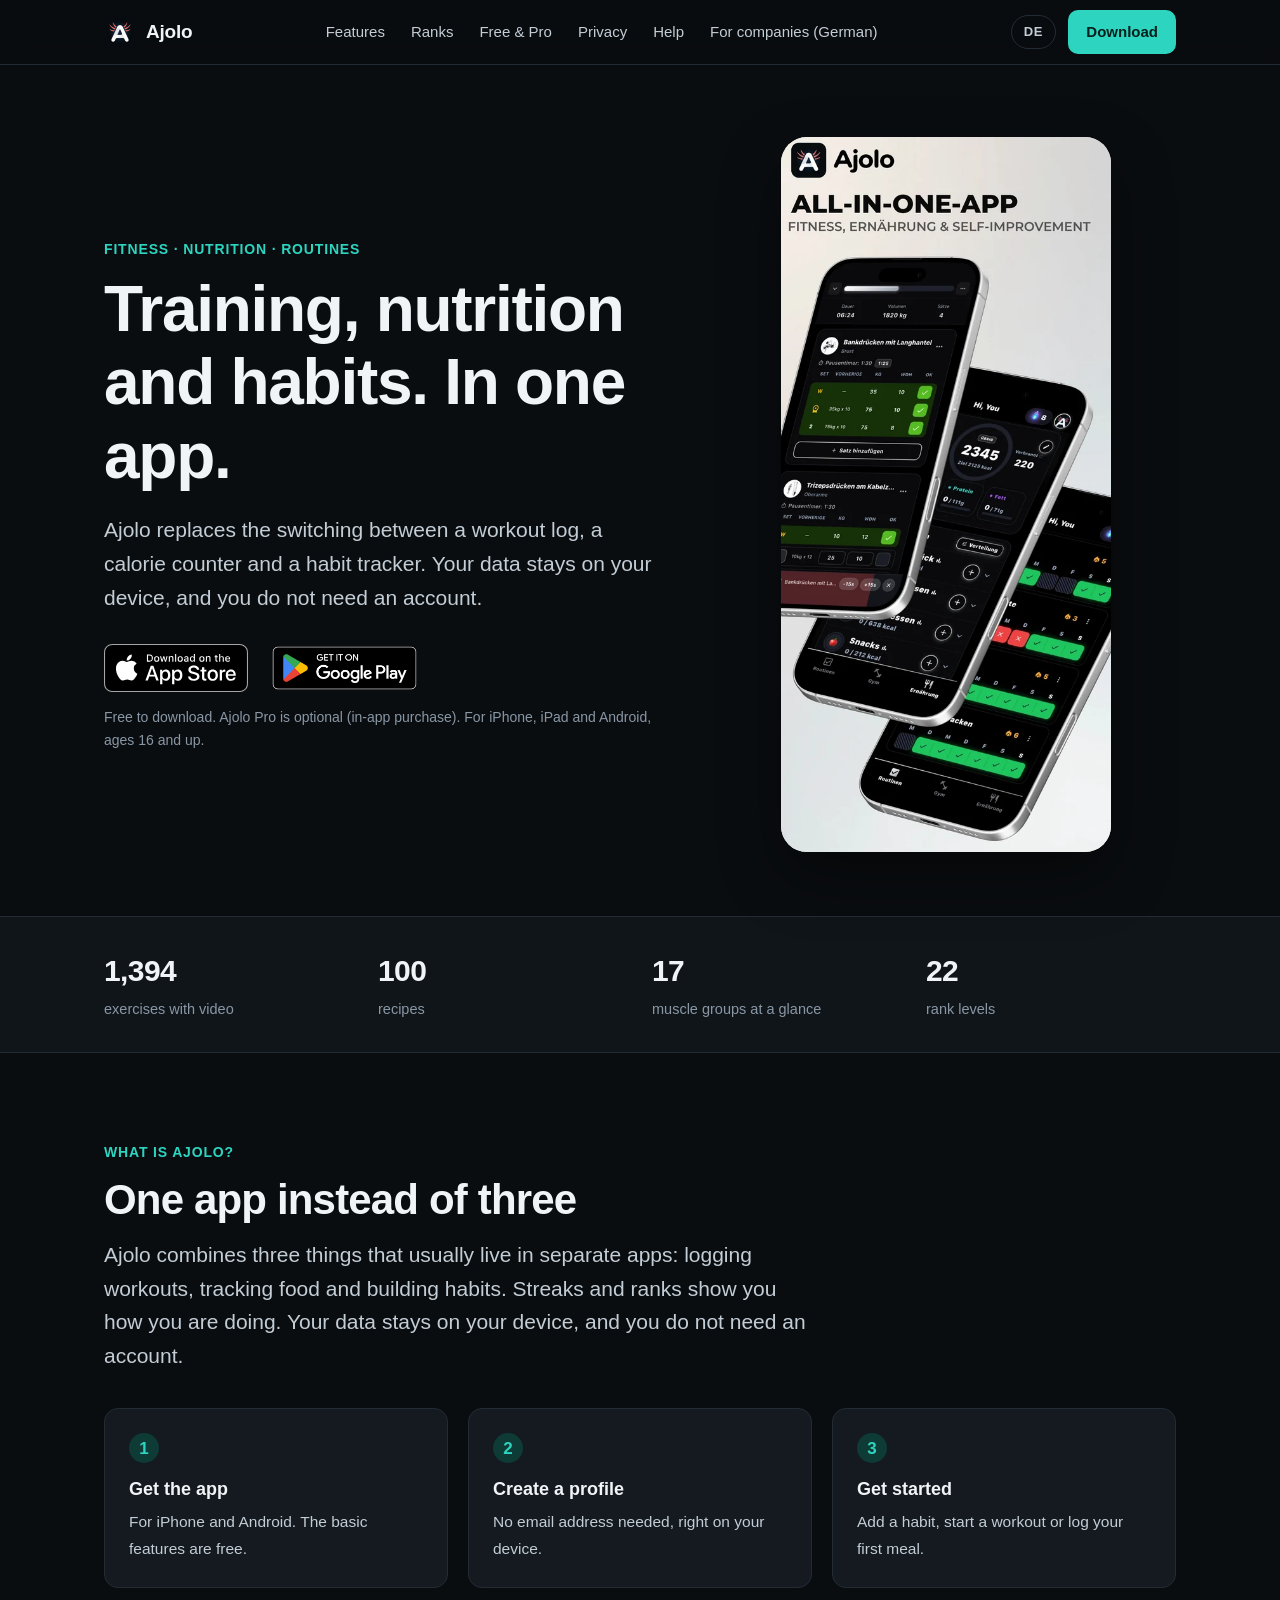
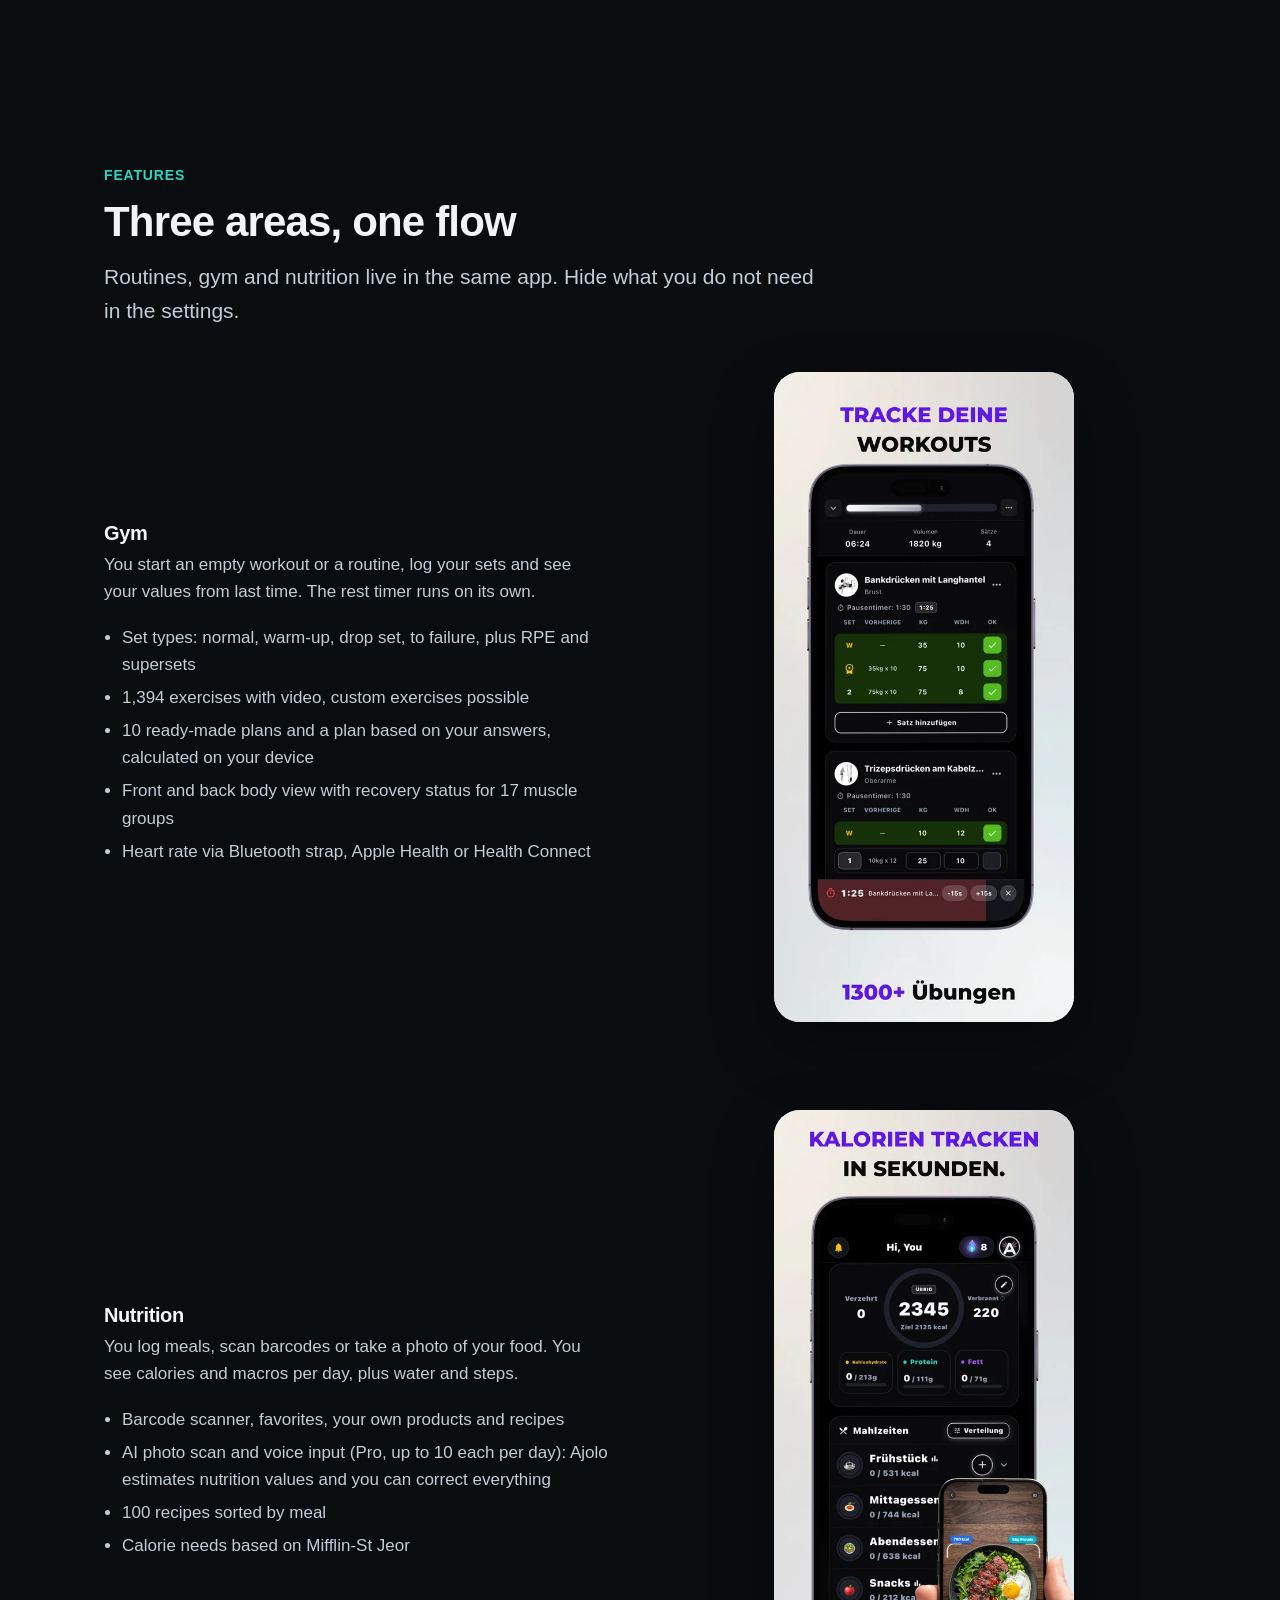
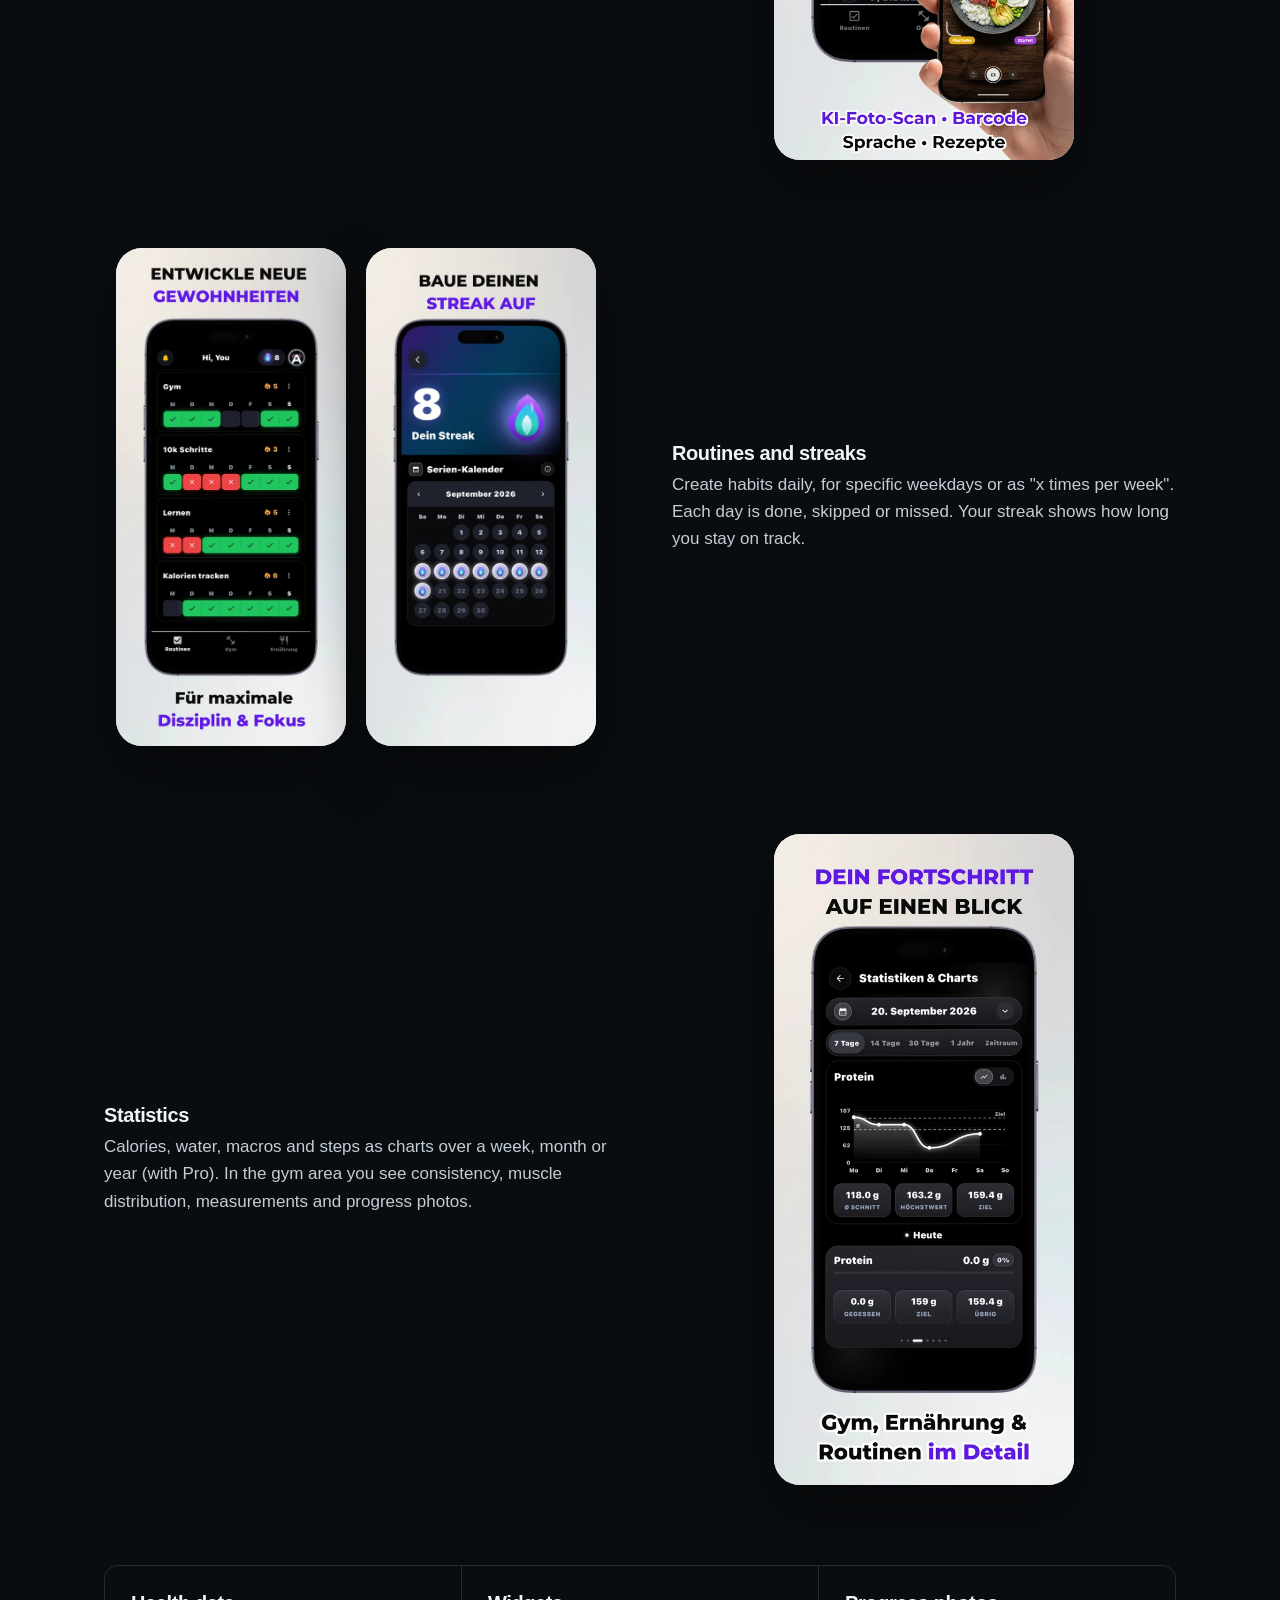
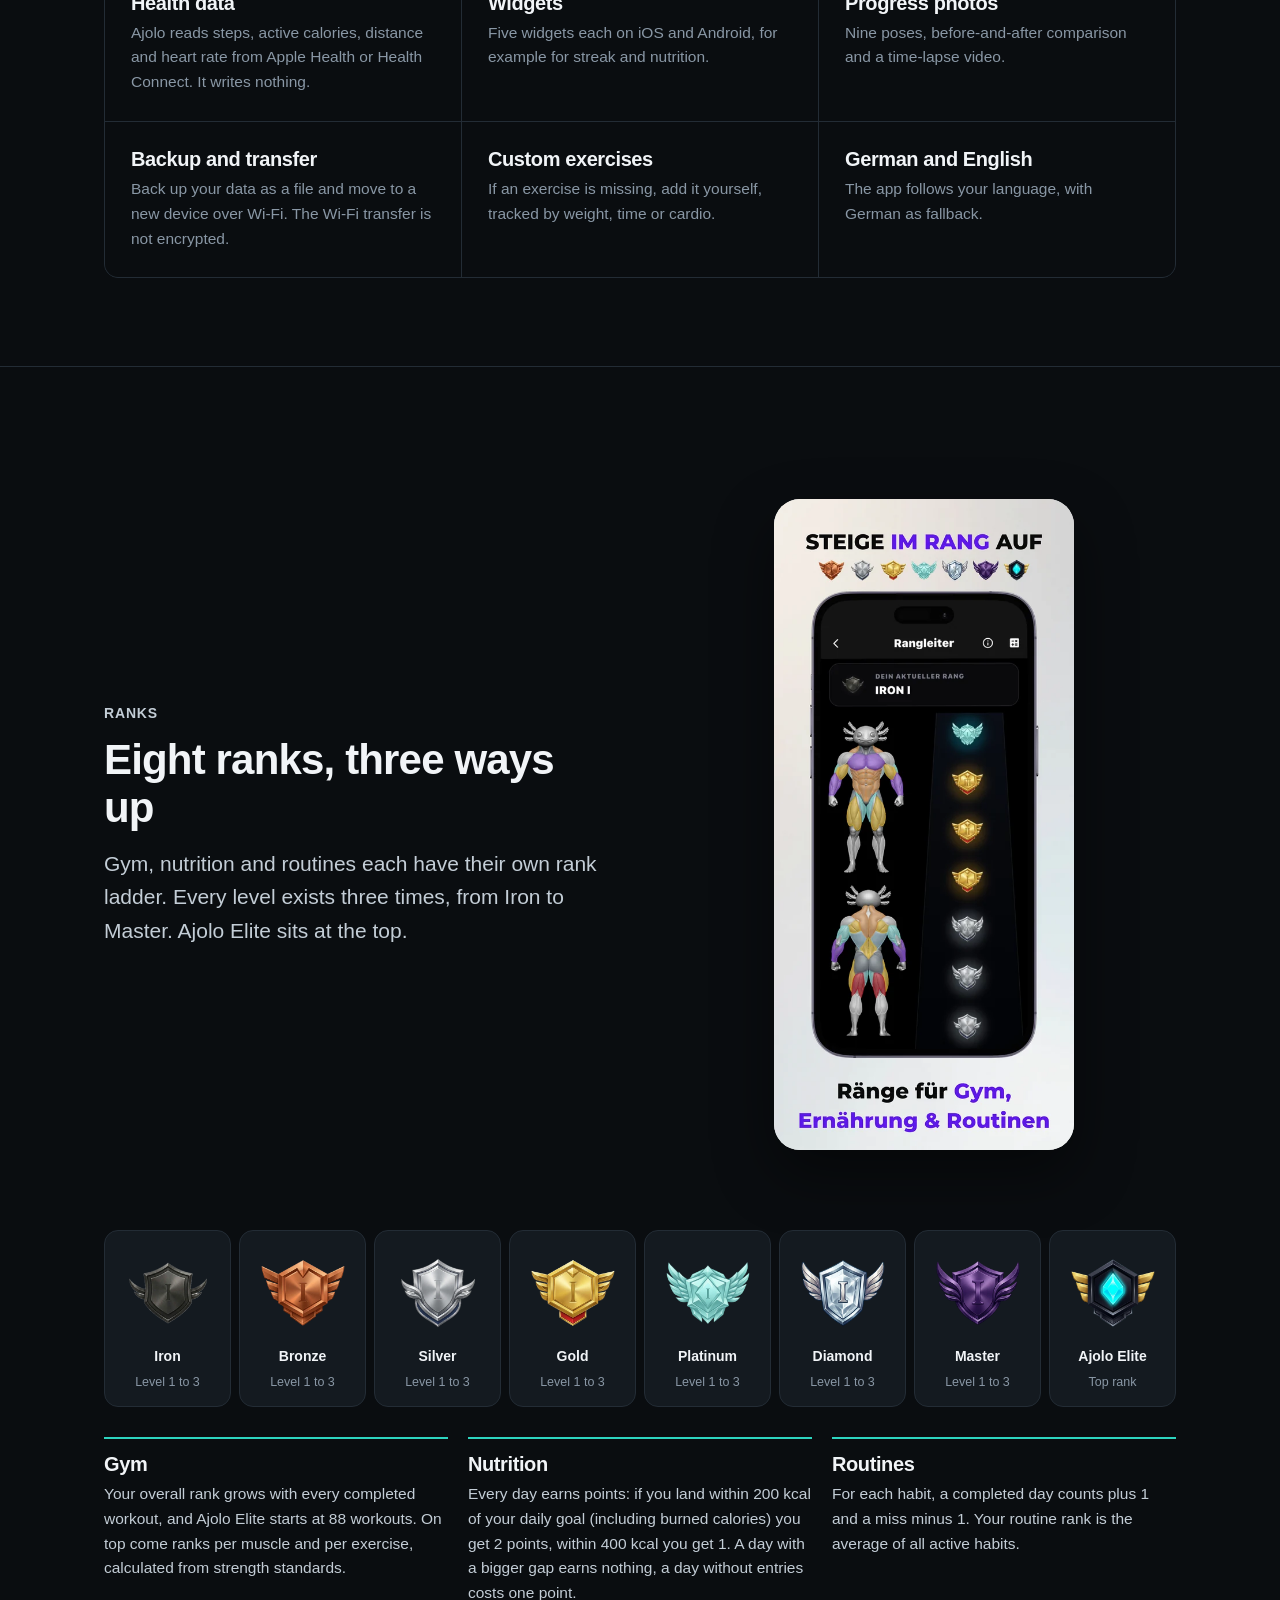
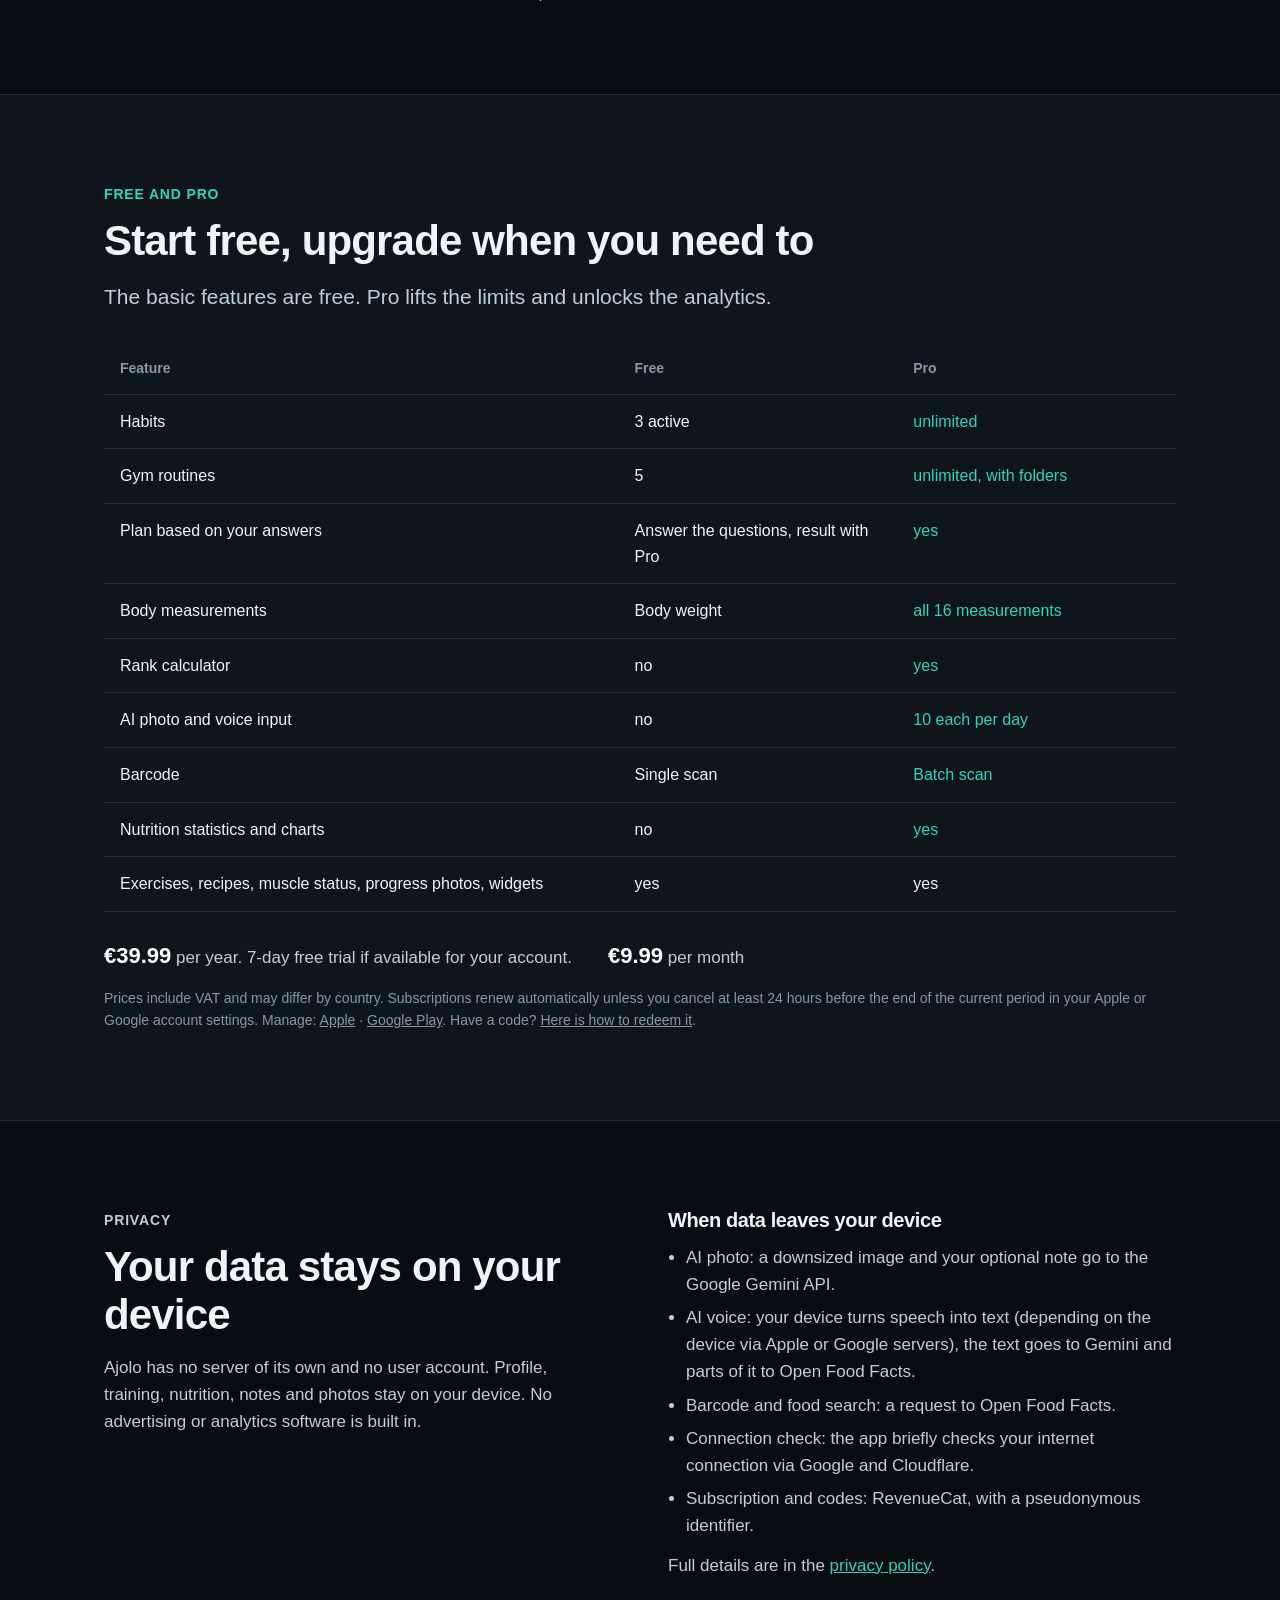
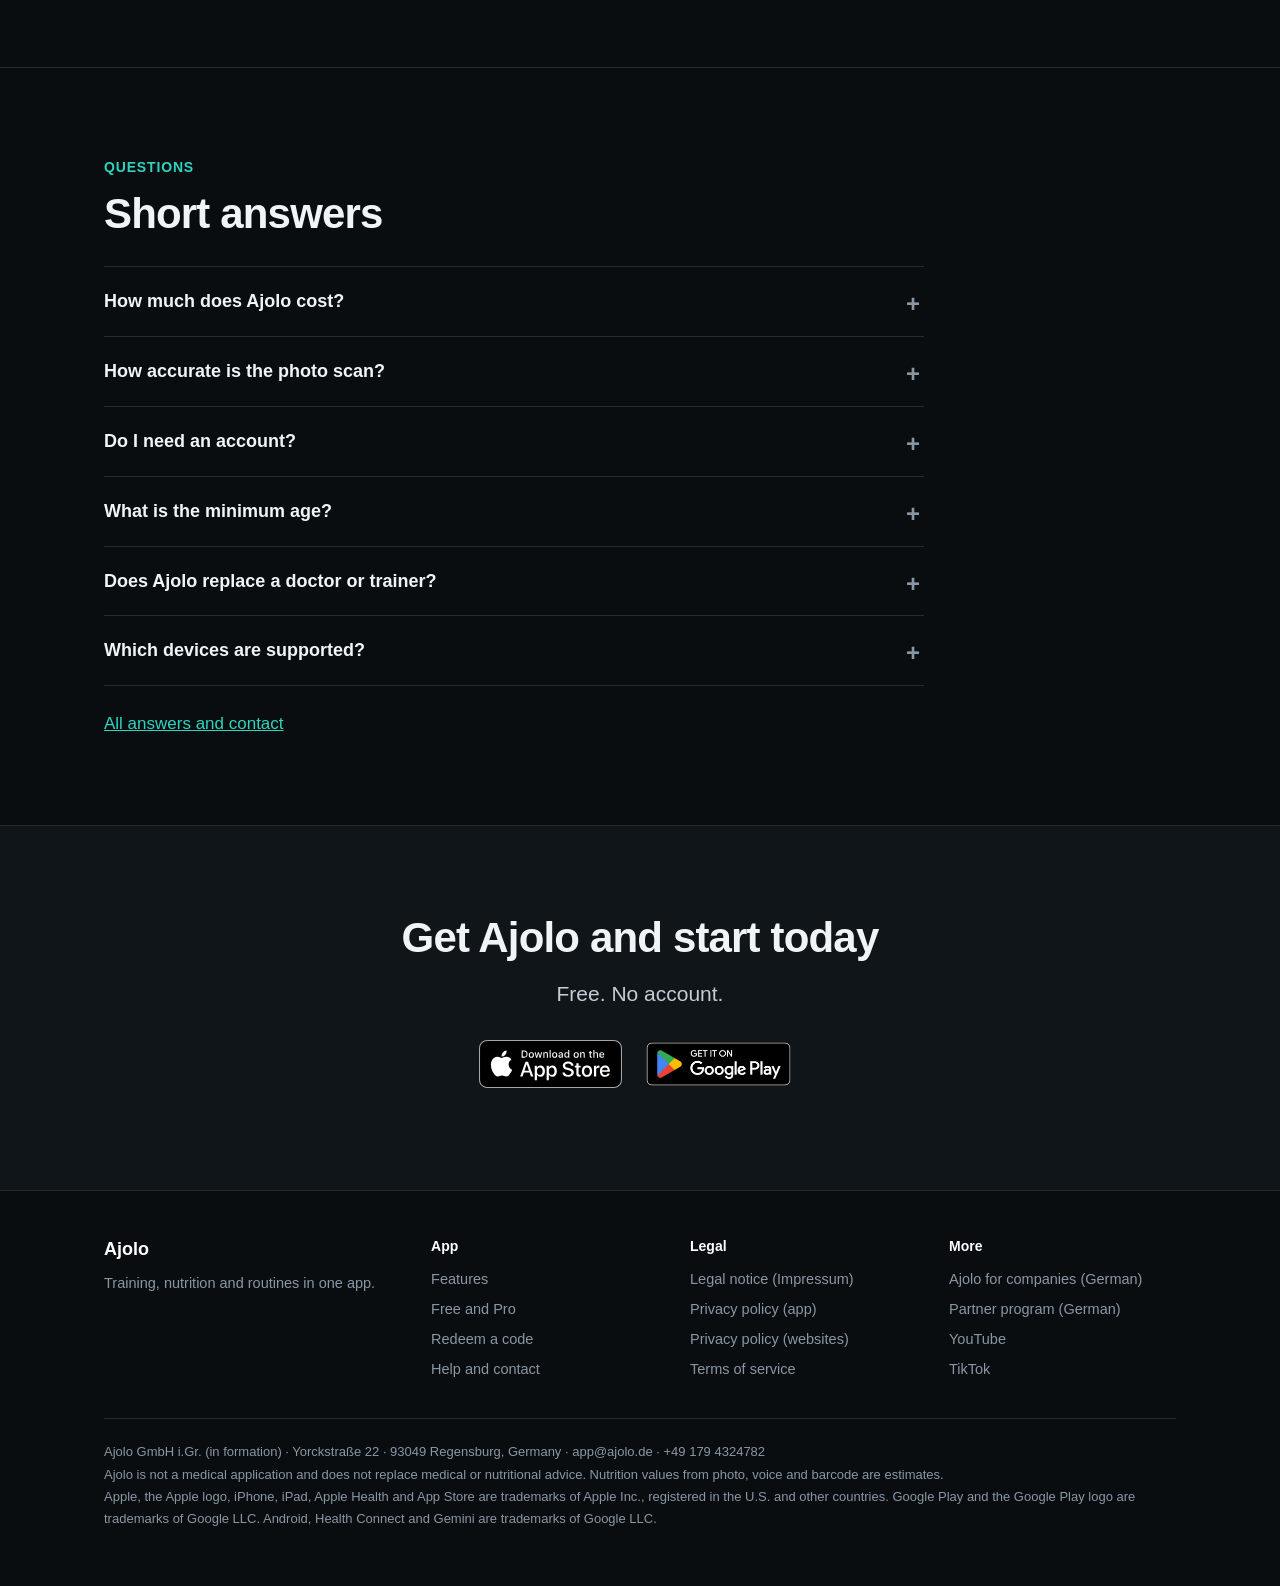
==== en/index.html @ fa132232 "ajolo.de: Englische Fassung, Korrekturen" ====
<!doctype html>
<html lang="en"><head><meta charset="utf-8"><meta name="viewport" content="width=device-width, initial-scale=1">
<title>Ajolo: gym tracker, nutrition and routines in one app</title>
<meta name="description" content="Workouts, calories and habits in one app. 1,394 exercises, photo scan, muscle status. Free to download, your data stays on your device.">
<link rel="canonical" href="https://ajolo.de/en/">
<meta name="theme-color" content="#050709">
<meta property="og:type" content="website"><meta property="og:site_name" content="Ajolo"><meta property="og:locale" content="en_US">
<meta property="og:title" content="Ajolo: gym tracker, nutrition and routines in one app"><meta property="og:description" content="Workouts, calories and habits in one app. 1,394 exercises, photo scan, muscle status. Free to download, your data stays on your device.">
<meta property="og:url" content="https://ajolo.de/en/"><meta property="og:image" content="https://ajolo.de/assets/og_ajolo.jpg">
<meta name="twitter:card" content="summary_large_image">
<link rel="icon" href="/assets/favicon.ico" sizes="any"><link rel="icon" type="image/png" href="/assets/favicon-32.png"><link rel="apple-touch-icon" href="/assets/apple-touch-icon.png">
<link rel="stylesheet" href="/assets/app.css">
<meta name="apple-itunes-app" content="app-id=6806333157"><link rel="alternate" hreflang="de" href="https://ajolo.de/"><link rel="alternate" hreflang="en" href="https://ajolo.de/en/"><link rel="alternate" hreflang="x-default" href="https://ajolo.de/"><script type="application/ld+json">{"@context": "https://schema.org", "@type": "MobileApplication", "name": "Ajolo", "applicationCategory": "HealthApplication", "operatingSystem": "iOS 16.0 oder neuer, Android 8.0 oder neuer", "inLanguage": ["de", "en"], "offers": {"@type": "Offer", "price": "0", "priceCurrency": "EUR"}, "url": "https://ajolo.de/", "publisher": {"@type": "Organization", "name": "Ajolo GmbH i.Gr.", "url": "https://ajolo.de/", "email": "app@ajolo.de", "telephone": "+49 179 4324782", "address": {"@type": "PostalAddress", "streetAddress": "Yorckstraße 22", "postalCode": "93049", "addressLocality": "Regensburg", "addressCountry": "DE"}}}</script></head><body><a class="skip" href="#main">Skip to content</a><header><div class="wrap nav"><a class="brand" href="/en/"><img src="/assets/ajolo_icon_256.png" width="32" height="32" alt="">Ajolo</a>
<nav class="links" aria-label="Main menu"><a href="/en/#features">Features</a><a href="/en/#ranks">Ranks</a><a href="/en/#pro">Free &amp; Pro</a><a href="/en/#privacy">Privacy</a><a href="/en/support.html">Help</a><a href="https://firmen.ajolo.de/">For companies (German)</a></nav>
<div class="nav-r"><a class="langsw" href="/" hreflang="de" lang="de">DE</a><a class="cta" href="/en/#download">Download</a></div></div></header><main id="main"><section class="hero"><div class="wrap hero-grid"><div>
<p class="eyebrow">Fitness · Nutrition · Routines</p>
<h1>Training, nutrition and habits. In one app.</h1>
<p class="lead">Ajolo replaces the switching between a workout log, a calorie counter and a habit tracker. Your data stays on your device, and you do not need an account.</p>
<div id="download"><div class="stores "><a href="https://apps.apple.com/app/id6806333157" rel="noopener"><img src="/assets/badge-appstore-en.svg" width="120" height="40" alt="Download on the App Store" style="height:48px;width:auto"></a><a href="https://play.google.com/store/apps/details?id=com.ajolo.app" rel="noopener"><img src="/assets/badge-play-en.png" width="646" height="250" alt="Get it on Google Play" style="height:64px;width:auto;margin:-8px 0"></a></div></div>
<p class="note">Free to download. Ajolo Pro is optional (in-app purchase). For iPhone, iPad and Android, ages 16 and up.</p>
</div><div class="hero-vis"><div class="cv"><img src="/assets/canva_1_s.webp?v=4" srcset="/assets/canva_1_s.webp?v=4 520w, /assets/canva_1.webp?v=4 900w" sizes="(max-width:860px) 80vw, 340px" width="900" height="1950" alt="The Ajolo app on three iPhones: workout, nutrition and routines"></div></div></div></section>
<div class="facts"><div class="wrap"><ul><li><b>1,394</b><span>exercises with video</span></li><li><b>100</b><span>recipes</span></li><li><b>17</b><span>muscle groups at a glance</span></li><li><b>22</b><span>rank levels</span></li></ul></div></div>
<section id="what"><div class="wrap"><p class="eyebrow">What is Ajolo?</p><h2>One app instead of three</h2><p class="lead">Ajolo combines three things that usually live in separate apps: logging workouts, tracking food and building habits. Streaks and ranks show you how you are doing. Your data stays on your device, and you do not need an account.</p>
<ol class="steps3"><li><b>Get the app</b><span>For iPhone and Android. The basic features are free.</span></li><li><b>Create a profile</b><span>No email address needed, right on your device.</span></li><li><b>Get started</b><span>Add a habit, start a workout or log your first meal.</span></li></ol></div></section>
<section id="features"><div class="wrap"><p class="eyebrow">Features</p><h2>Three areas, one flow</h2><p class="lead">Routines, gym and nutrition live in the same app. Hide what you do not need in the settings.</p>
<div class="feat"><div class="txt"><h3>Gym</h3><p>You start an empty workout or a routine, log your sets and see your values from last time. The rest timer runs on its own.</p>
<ul><li>Set types: normal, warm-up, drop set, to failure, plus RPE and supersets</li><li>1,394 exercises with video, custom exercises possible</li><li>10 ready-made plans and a plan based on your answers, calculated on your device</li><li>Front and back body view with recovery status for 17 muscle groups</li><li>Heart rate via Bluetooth strap, Apple Health or Health Connect</li></ul></div><div class="cv"><img src="/assets/canva_2_s.webp?v=4" srcset="/assets/canva_2_s.webp?v=4 520w, /assets/canva_2.webp?v=4 900w" sizes="(max-width:860px) 80vw, 340px" width="900" height="1950" alt="Ajolo gym tracker with a running workout and rest timer" loading="lazy"></div></div>
<div class="feat"><div class="txt"><h3>Nutrition</h3><p>You log meals, scan barcodes or take a photo of your food. You see calories and macros per day, plus water and steps.</p>
<ul><li>Barcode scanner, favorites, your own products and recipes</li><li>AI photo scan and voice input (Pro, up to 10 each per day): Ajolo estimates nutrition values and you can correct everything</li><li>100 recipes sorted by meal</li><li>Calorie needs based on Mifflin-St Jeor</li></ul></div><div class="cv"><img src="/assets/canva_3_s.webp?v=4" srcset="/assets/canva_3_s.webp?v=4 520w, /assets/canva_3.webp?v=4 900w" sizes="(max-width:860px) 80vw, 340px" width="900" height="1950" alt="Ajolo nutrition tracker with calorie scan, barcode, voice and recipes" loading="lazy"></div></div>
<div class="feat rev"><div class="txt"><h3>Routines and streaks</h3><p>Create habits daily, for specific weekdays or as "x times per week". Each day is done, skipped or missed. Your streak shows how long you stay on track.</p></div><div class="pair"><div class="cv"><img src="/assets/canva_4_s.webp?v=4" srcset="/assets/canva_4_s.webp?v=4 520w, /assets/canva_4.webp?v=4 900w" sizes="(max-width:860px) 80vw, 340px" width="900" height="1950" alt="Ajolo routine tracker with weekly overview" loading="lazy"></div><div class="cv"><img src="/assets/canva_5_s.webp?v=4" srcset="/assets/canva_5_s.webp?v=4 520w, /assets/canva_5.webp?v=4 900w" sizes="(max-width:860px) 80vw, 340px" width="900" height="1950" alt="Ajolo streak with streak calendar" loading="lazy"></div></div></div>
<div class="feat"><div class="txt"><h3>Statistics</h3><p>Calories, water, macros and steps as charts over a week, month or year (with Pro). In the gym area you see consistency, muscle distribution, measurements and progress photos.</p></div><div class="cv"><img src="/assets/canva_6_s.webp?v=4" srcset="/assets/canva_6_s.webp?v=4 520w, /assets/canva_6.webp?v=4 900w" sizes="(max-width:860px) 80vw, 340px" width="900" height="1950" alt="Ajolo statistics and charts for protein, calories and training" loading="lazy"></div></div>
<div class="grid"><div><h3>Health data</h3><p>Ajolo reads steps, active calories, distance and heart rate from Apple Health or Health Connect. It writes nothing.</p></div><div><h3>Widgets</h3><p>Five widgets each on iOS and Android, for example for streak and nutrition.</p></div><div><h3>Progress photos</h3><p>Nine poses, before-and-after comparison and a time-lapse video.</p></div><div><h3>Backup and transfer</h3><p>Back up your data as a file and move to a new device over Wi-Fi. The Wi-Fi transfer is not encrypted.</p></div><div><h3>Custom exercises</h3><p>If an exercise is missing, add it yourself, tracked by weight, time or cardio.</p></div><div><h3>German and English</h3><p>The app follows your language, with German as fallback.</p></div></div>
</div></section>
<section id="ranks" style="border-top:1px solid var(--line)"><div class="wrap"><div class="feat"><div class="txt"><p class="eyebrow">Ranks</p><h2>Eight ranks, three ways up</h2><p class="lead">Gym, nutrition and routines each have their own rank ladder. Every level exists three times, from Iron to Master. Ajolo Elite sits at the top.</p></div><div class="cv"><img src="/assets/canva_7_s.webp?v=4" srcset="/assets/canva_7_s.webp?v=4 520w, /assets/canva_7.webp?v=4 900w" sizes="(max-width:860px) 80vw, 340px" width="900" height="1950" alt="Ajolo rank ladder for gym, nutrition and routines" loading="lazy"></div></div>
<div class="ladder" aria-label="Rank levels"><figure><img src="/assets/rank_eisen.webp" width="92" height="92" alt="" loading="lazy"><b>Iron</b><span>Level 1 to 3</span></figure><figure><img src="/assets/rank_bronze.webp" width="92" height="92" alt="" loading="lazy"><b>Bronze</b><span>Level 1 to 3</span></figure><figure><img src="/assets/rank_silber.webp" width="92" height="92" alt="" loading="lazy"><b>Silver</b><span>Level 1 to 3</span></figure><figure><img src="/assets/rank_gold.webp" width="92" height="92" alt="" loading="lazy"><b>Gold</b><span>Level 1 to 3</span></figure><figure><img src="/assets/rank_platin.webp" width="92" height="92" alt="" loading="lazy"><b>Platinum</b><span>Level 1 to 3</span></figure><figure><img src="/assets/rank_diamant.webp" width="92" height="92" alt="" loading="lazy"><b>Diamond</b><span>Level 1 to 3</span></figure><figure><img src="/assets/rank_master.webp" width="92" height="92" alt="" loading="lazy"><b>Master</b><span>Level 1 to 3</span></figure><figure><img src="/assets/rank_ajolo_elite.webp" width="92" height="92" alt="" loading="lazy"><b>Ajolo Elite</b><span>Top rank</span></figure></div>
<div class="rk3"><div><h3>Gym</h3><p>Your overall rank grows with every completed workout, and Ajolo Elite starts at 88 workouts. On top come ranks per muscle and per exercise, calculated from strength standards.</p></div><div><h3>Nutrition</h3><p>Every day earns points: if you land within 200 kcal of your daily goal (including burned calories) you get 2 points, within 400 kcal you get 1. A day with a bigger gap earns nothing, a day without entries costs one point.</p></div><div><h3>Routines</h3><p>For each habit, a completed day counts plus 1 and a miss minus 1. Your routine rank is the average of all active habits.</p></div></div>
</div></section>
<section id="pro" style="background:var(--bg2);border-block:1px solid var(--line)"><div class="wrap"><p class="eyebrow">Free and Pro</p><h2>Start free, upgrade when you need to</h2><p class="lead">The basic features are free. Pro lifts the limits and unlocks the analytics.</p>
<div class="tw"><table><thead><tr><th>Feature</th><th>Free</th><th>Pro</th></tr></thead><tbody>
<tr><td>Habits</td><td>3 active</td><td class="pro">unlimited</td></tr>
<tr><td>Gym routines</td><td>5</td><td class="pro">unlimited, with folders</td></tr>
<tr><td>Plan based on your answers</td><td>Answer the questions, result with Pro</td><td class="pro">yes</td></tr>
<tr><td>Body measurements</td><td>Body weight</td><td class="pro">all 16 measurements</td></tr>
<tr><td>Rank calculator</td><td>no</td><td class="pro">yes</td></tr>
<tr><td>AI photo and voice input</td><td>no</td><td class="pro">10 each per day</td></tr>
<tr><td>Barcode</td><td>Single scan</td><td class="pro">Batch scan</td></tr>
<tr><td>Nutrition statistics and charts</td><td>no</td><td class="pro">yes</td></tr>
<tr><td>Exercises, recipes, muscle status, progress photos, widgets</td><td>yes</td><td>yes</td></tr></tbody></table></div>
<div class="price"><span><b>€39.99</b> per year. 7-day free trial if available for your account.</span><span><b>€9.99</b> per month</span></div>
<p class="note" style="margin-top:14px">Prices include VAT and may differ by country. Subscriptions renew automatically unless you cancel at least 24 hours before the end of the current period in your Apple or Google account settings. Manage: <a href="https://apps.apple.com/account/subscriptions" rel="noopener">Apple</a> · <a href="https://play.google.com/store/account/subscriptions" rel="noopener">Google Play</a>. Have a code? <a href="/en/code.html">Here is how to redeem it</a>.</p></div></section>
<section id="privacy"><div class="wrap two"><div><p class="eyebrow">Privacy</p><h2>Your data stays on your device</h2><p>Ajolo has no server of its own and no user account. Profile, training, nutrition, notes and photos stay on your device. No advertising or analytics software is built in.</p></div>
<div><h3>When data leaves your device</h3><ul><li>AI photo: a downsized image and your optional note go to the Google Gemini API.</li><li>AI voice: your device turns speech into text (depending on the device via Apple or Google servers), the text goes to Gemini and parts of it to Open Food Facts.</li><li>Barcode and food search: a request to Open Food Facts.</li><li>Connection check: the app briefly checks your internet connection via Google and Cloudflare.</li><li>Subscription and codes: RevenueCat, with a pseudonymous identifier.</li></ul><p style="margin-top:12px">Full details are in the <a href="https://legal.ajolo.de/" style="color:var(--acc)">privacy policy</a>.</p></div></div></section>
<section style="border-top:1px solid var(--line)"><div class="wrap"><p class="eyebrow">Questions</p><h2>Short answers</h2><div class="faq">
<details><summary>How much does Ajolo cost?</summary><p>The app is free. Ajolo Pro costs €39.99 per year or €9.99 per month. You cancel in your Apple or Google account, at the latest 24 hours before the end of the current period.</p></details>
<details><summary>How accurate is the photo scan?</summary><p>It gives estimates. You see the result and can adjust ingredients and amounts before you save it.</p></details>
<details><summary>Do I need an account?</summary><p>No. At the start you create a profile on your device, without an email address.</p></details>
<details><summary>What is the minimum age?</summary><p>16 years. Under 18, parental consent is required.</p></details>
<details><summary>Does Ajolo replace a doctor or trainer?</summary><p>No. Ajolo is a tracker and not a medical device. If you have complaints or pre-existing conditions, talk to a doctor first.</p></details>
<details><summary>Which devices are supported?</summary><p>iPhone and iPad with iOS 16 or newer, Android devices with Android 8.0 or newer.</p></details>
</div><p style="margin-top:24px"><a href="/en/support.html" style="color:var(--acc)">All answers and contact</a></p></div></section>
<section class="final"><div class="wrap"><h2>Get Ajolo and start today</h2><p class="lead" style="margin:0 auto">Free. No account.</p><div class="stores "><a href="https://apps.apple.com/app/id6806333157" rel="noopener"><img src="/assets/badge-appstore-en.svg" width="120" height="40" alt="Download on the App Store" style="height:48px;width:auto"></a><a href="https://play.google.com/store/apps/details?id=com.ajolo.app" rel="noopener"><img src="/assets/badge-play-en.png" width="646" height="250" alt="Get it on Google Play" style="height:64px;width:auto;margin:-8px 0"></a></div></div></section></main><footer><div class="wrap"><div class="fgrid">
<div><b style="color:#fff;font-size:18px">Ajolo</b><p style="margin-top:8px">Training, nutrition and routines in one app.</p></div>
<div><h4>App</h4><ul><li><a href="/en/#features">Features</a></li><li><a href="/en/#pro">Free and Pro</a></li><li><a href="/en/code.html">Redeem a code</a></li><li><a href="/en/support.html">Help and contact</a></li></ul></div>
<div><h4>Legal</h4><ul><li><a href="https://legal.ajolo.de/imprint.html">Legal notice (Impressum)</a></li><li><a href="https://legal.ajolo.de/">Privacy policy (app)</a></li><li><a href="https://legal.ajolo.de/partner-datenschutz.html">Privacy policy (websites)</a></li><li><a href="https://legal.ajolo.de/terms.html">Terms of service</a></li></ul></div>
<div><h4>More</h4><ul><li><a href="https://firmen.ajolo.de/">Ajolo for companies (German)</a></li><li><a href="https://partner.ajolo.de/">Partner program (German)</a></li><li><a href="https://www.youtube.com/@AjoloApp" rel="noopener">YouTube</a></li><li><a href="https://www.tiktok.com/@ajoloapp" rel="noopener">TikTok</a></li></ul></div>
</div><p class="legalline">Ajolo GmbH i.Gr. (in formation) · Yorckstraße 22 · 93049 Regensburg, Germany · <a href="mailto:app@ajolo.de">app@ajolo.de</a> · +49 179 4324782<br>
Ajolo is not a medical application and does not replace medical or nutritional advice. Nutrition values from photo, voice and barcode are estimates.<br>
Apple, the Apple logo, iPhone, iPad, Apple Health and App Store are trademarks of Apple Inc., registered in the U.S. and other countries. Google Play and the Google Play logo are trademarks of Google LLC. Android, Health Connect and Gemini are trademarks of Google LLC.</p></div></footer></body></html>
---- assets/app.css ----
/* ajolo.de – dunkel, ruhig, ein Akzent */
:root{--bg:#0A0D10;--bg2:#10151A;--card:#141A20;--line:#232C35;--text:#F1F4F7;--soft:#C3CDD6;--muted:#8997A5;--acc:#2DD4BF;--accd:#0E3B36;--max:1120px}
*{box-sizing:border-box;margin:0;padding:0}
html{scroll-behavior:smooth;scroll-padding-top:76px}
body{background:var(--bg);color:var(--text);font:17px/1.6 -apple-system,BlinkMacSystemFont,"SF Pro Text","Segoe UI",Roboto,Helvetica,Arial,sans-serif;-webkit-font-smoothing:antialiased}
a{color:inherit}img{display:block;max-width:100%;height:auto}
:focus-visible{outline:2px solid var(--acc);outline-offset:3px;border-radius:6px}
.wrap{max-width:var(--max);margin:0 auto;padding:0 24px}
.skip{position:absolute;left:-999px;top:8px;background:#fff;color:#000;padding:10px 16px;border-radius:8px;z-index:99}.skip:focus{left:12px}
header{position:sticky;top:0;z-index:20;background:rgba(10,13,16,.92);backdrop-filter:blur(12px);border-bottom:1px solid var(--line)}
.nav{display:flex;align-items:center;justify-content:space-between;height:64px;gap:16px}
.brand{display:flex;align-items:center;gap:10px;text-decoration:none;font-weight:700;font-size:19px;letter-spacing:-.01em}
.brand img{width:32px;height:32px;border-radius:8px}
.links{display:flex;gap:26px;font-size:15px;color:var(--soft)}
.links a{text-decoration:none;padding:6px 0}.links a:hover,.links a[aria-current]{color:#fff}
.links a[aria-current]{box-shadow:0 2px 0 var(--acc)}
.cta{background:var(--acc);color:#04201C;font-weight:650;text-decoration:none;padding:10px 18px;border-radius:10px;font-size:15px;white-space:nowrap}
.cta:hover{background:#5BE4D3}
@media(max-width:820px){.links{display:none}}
h1,h2,h3{letter-spacing:-.02em;line-height:1.15;font-weight:700}
h1{font-size:clamp(38px,6vw,64px)}h2{font-size:clamp(28px,3.8vw,42px);margin-bottom:14px}h3{font-size:20px;margin-bottom:6px}
.lead{font-size:clamp(18px,2vw,21px);color:var(--soft);max-width:34em}
section{padding:88px 0}
.eyebrow{color:var(--acc);font-size:14px;font-weight:650;letter-spacing:.06em;text-transform:uppercase;margin-bottom:12px}
.hero{padding:72px 0 64px}
.hero-grid{display:grid;grid-template-columns:1.1fr .9fr;gap:48px;align-items:center}
.hero h1{margin-bottom:20px}
.stores{display:flex;flex-wrap:wrap;gap:14px;align-items:center;margin:30px 0 14px}
.stores img{height:48px;width:auto}
.stores a{display:block;line-height:0}
.note{font-size:14px;color:var(--muted)}
.phones{display:flex;justify-content:center;gap:18px}
.phone{border:1px solid #2B3640;border-radius:30px;overflow:hidden;background:#000;box-shadow:0 20px 50px rgba(0,0,0,.45)}
.phones .phone:first-child{width:46%;margin-top:34px}.phones .phone:last-child{width:46%}
.phone img{width:100%}
@media(max-width:860px){.hero-grid{grid-template-columns:1fr}.phones{max-width:420px;margin:0 auto}}
.facts{border-block:1px solid var(--line);background:var(--bg2)}
.facts ul{list-style:none;display:grid;grid-template-columns:repeat(4,1fr);gap:24px;padding:30px 0}
.facts b{display:block;font-size:30px;letter-spacing:-.02em}
.facts span{color:var(--muted);font-size:14.5px}
@media(max-width:760px){.facts ul{grid-template-columns:1fr 1fr}}
.feat{display:grid;grid-template-columns:1fr 1fr;gap:64px;align-items:center;padding:56px 0}
.feat.rev .txt{order:2}
.feat .phone{width:min(300px,100%);margin:0 auto}
.feat ul{margin:18px 0 0 18px;color:var(--soft)}.feat li{margin:6px 0}
.feat p{color:var(--soft);max-width:30em}
@media(max-width:860px){.feat{grid-template-columns:1fr;gap:28px}.feat.rev .txt{order:0}}
.grid{display:grid;grid-template-columns:repeat(3,1fr);gap:1px;background:var(--line);border:1px solid var(--line);border-radius:14px;overflow:hidden;margin-top:36px}
.grid div{background:var(--bg);padding:26px}
.grid p{color:var(--muted);font-size:15.5px}
@media(max-width:860px){.grid{grid-template-columns:1fr 1fr}}@media(max-width:560px){.grid{grid-template-columns:1fr}}
.ranks{display:flex;flex-wrap:wrap;gap:8px 18px;margin-top:28px}
.ranks figure{text-align:center;font-size:13px;color:var(--muted);width:84px}.ranks img{width:72px;height:72px;margin:0 auto 4px}
table{width:100%;border-collapse:collapse;margin-top:30px;font-size:16px}
th,td{padding:14px 16px;text-align:left;border-bottom:1px solid var(--line);vertical-align:top}
th{color:var(--muted);font-weight:600;font-size:14px}
td:nth-child(2),td:nth-child(3),th:nth-child(2),th:nth-child(3){width:26%}
.tw{overflow-x:auto}
.pro{color:var(--acc)}
.price{display:flex;flex-wrap:wrap;gap:12px 36px;margin-top:26px;color:var(--soft)}.price b{color:#fff;font-size:22px}
.two{display:grid;grid-template-columns:1fr 1fr;gap:56px}
@media(max-width:860px){.two{grid-template-columns:1fr;gap:30px}}
.two p,.two li{color:var(--soft)}.two ul{margin:12px 0 0 18px}.two li{margin:6px 0}
details{border-bottom:1px solid var(--line)}
summary{cursor:pointer;padding:20px 28px 20px 0;font-weight:600;font-size:18px;list-style:none;position:relative}
summary::-webkit-details-marker{display:none}
summary::after{content:"+";position:absolute;right:4px;top:18px;font-size:24px;color:var(--muted)}
details[open] summary::after{content:"–"}
details p{padding:0 0 22px;color:var(--soft);max-width:44em}
.faq{max-width:820px;margin-top:28px;border-top:1px solid var(--line)}
.final{background:var(--bg2);border-top:1px solid var(--line);text-align:center}
.final .stores{justify-content:center}
.page{padding:64px 0 90px;max-width:820px}
.page h1{font-size:clamp(34px,5vw,50px);margin-bottom:16px}.page h2{font-size:26px;margin:42px 0 10px}
.page p,.page li{color:var(--soft)}.page ul,.page ol{margin:10px 0 0 22px}.page li{margin:6px 0}
.page a{color:var(--acc)}
.box{background:var(--card);border:1px solid var(--line);border-radius:14px;padding:22px 24px;margin:22px 0}
.box p{margin:0}
footer{border-top:1px solid var(--line);padding:44px 0 56px;color:var(--muted);font-size:14.5px}
.fgrid{display:grid;grid-template-columns:1.3fr 1fr 1fr 1fr;gap:32px}
@media(max-width:760px){.fgrid{grid-template-columns:1fr 1fr}}
footer h4{color:#fff;font-size:14px;margin-bottom:10px}footer ul{list-style:none}footer li{margin:7px 0}
footer a{text-decoration:none}footer a:hover{color:#fff;text-decoration:underline}
.legalline{margin-top:30px;padding-top:22px;border-top:1px solid var(--line);font-size:13px;line-height:1.7}
@media(prefers-reduced-motion:reduce){html{scroll-behavior:auto}}
@media print{header,.stores,.final{display:none}body{background:#fff;color:#000}}

/* iPhone-Rahmen (neu) */
.ph{position:relative;border-radius:44px;padding:8px;background:linear-gradient(150deg,#5a5f66 0%,#22252a 38%,#3d4147 70%,#17191c 100%);box-shadow:0 0 0 1px #0a0b0d,0 24px 60px rgba(0,0,0,.5),inset 0 0 0 1px rgba(255,255,255,.12)}
.ph::before,.ph::after{content:"";position:absolute;width:3px;background:#3b3f45;border-radius:2px}
.ph::before{left:-3px;top:110px;height:44px;box-shadow:0 62px 0 #3b3f45}
.ph::after{right:-3px;top:140px;height:70px}
.ph-in{position:relative;border-radius:36px;overflow:hidden;background:#000;line-height:0}
.ph-in::after{content:"";position:absolute;top:9px;left:50%;transform:translateX(-50%);width:28%;height:20px;border-radius:12px;background:#000;z-index:2}
.ph-in img{width:100%;height:auto}
.phones .ph{width:46%}.phones .ph:first-child{margin-top:44px}
.feat .ph{width:min(290px,100%);margin:0 auto}
.stage{background:var(--bg2);border:1px solid var(--line);border-radius:28px;padding:44px 20px;display:flex;justify-content:center}
.trio{display:grid;grid-template-columns:repeat(3,1fr);gap:32px;margin-top:44px}
.trio figure{text-align:center}.trio figcaption{margin-top:18px;color:var(--soft);font-size:15px}.trio figcaption b{display:block;color:#fff;font-size:18px;margin-bottom:2px}
.trio .ph{width:min(260px,100%);margin:0 auto}
@media(max-width:860px){.trio{grid-template-columns:1fr;gap:44px}}
/* Ränge */
.ladder{display:grid;grid-template-columns:repeat(8,1fr);gap:8px;margin:36px 0 8px}
.ladder figure{text-align:center;padding:16px 4px 12px;border:1px solid var(--line);border-radius:14px;background:var(--card)}
.ladder img{width:100%;max-width:92px;height:auto;margin:0 auto 6px}
.ladder b{display:block;font-size:14px}.ladder span{color:var(--muted);font-size:12.5px}
@media(max-width:860px){.ladder{grid-template-columns:repeat(4,1fr)}}@media(max-width:480px){.ladder{grid-template-columns:repeat(2,1fr)}}
.rk3{display:grid;grid-template-columns:repeat(3,1fr);gap:20px;margin-top:30px}
.rk3>div{border-top:2px solid var(--acc);padding-top:14px}.rk3 p{color:var(--soft);font-size:15.5px}
@media(max-width:760px){.rk3{grid-template-columns:1fr}}
.steps3{display:grid;grid-template-columns:repeat(3,1fr);gap:20px;margin-top:36px;list-style:none;counter-reset:n}
.steps3 li{counter-increment:n;background:var(--card);border:1px solid var(--line);border-radius:14px;padding:24px}
.steps3 li::before{content:counter(n);display:inline-grid;place-items:center;width:30px;height:30px;border-radius:50%;background:var(--accd);color:var(--acc);font-weight:700;margin-bottom:12px}
.steps3 b{display:block;font-size:18px;margin-bottom:4px}.steps3 span{color:var(--soft);font-size:15.5px}
@media(max-width:760px){.steps3{grid-template-columns:1fr}}

/* ===== Neue Handy-Bilder (Canva-Rahmen ausgeschnitten) ===== */
.pp{display:block;width:100%;height:auto;filter:drop-shadow(0 28px 36px rgba(0,0,0,.55))}
.stage3{position:relative;height:640px;max-width:560px;margin:0 auto;width:100%}
.stage3 .pp{position:absolute;width:44%}
.stage3 .c{left:28%;top:0;z-index:3}
.stage3 .l{left:0;top:90px;z-index:1;width:40%;opacity:.96}
.stage3 .r{right:0;top:90px;z-index:2;width:40%;opacity:.96}
@media(max-width:860px){.stage3{height:560px;max-width:440px}}
@media(max-width:460px){.stage3{height:440px}}
.vis{background:var(--bg2);border:1px solid var(--line);border-radius:28px;display:flex;justify-content:center;align-items:flex-start;height:560px;overflow:hidden;padding-top:44px}
.vis .pp{width:min(290px,70%);filter:drop-shadow(0 20px 30px rgba(0,0,0,.5))}
@media(max-width:860px){.vis{height:480px}}
.phones,.stage{display:none}
.vis{background:radial-gradient(ellipse 80% 55% at 50% 0%,rgba(45,212,191,.09),transparent 70%),var(--bg2)}

/* ===== Canva-Bilder unverändert ===== */
.cv{background:#EEF1F4;border-radius:26px;overflow:hidden;box-shadow:0 24px 60px rgba(0,0,0,.45);width:min(340px,100%);margin:0 auto}
.cv img{display:block;width:100%;height:auto}
.hero-vis{display:flex;justify-content:center}
.hero-vis .cv{width:min(360px,100%)}
.pair{display:flex;gap:20px;justify-content:center}
.pair .cv{width:min(250px,48%);margin:0}
@media(max-width:860px){.pair .cv{width:46%}}
.feat>.cv,.feat>.pair{justify-self:center}
.vis,.stage3{display:none}
.cv{width:min(300px,100%)}
.hero-vis .cv{width:min(330px,100%)}
.pair .cv{width:min(230px,48%)}
.feat{padding:44px 0}
.nav-r{display:flex;align-items:center;gap:12px}
.langsw{font-size:13px;font-weight:650;letter-spacing:.06em;color:var(--soft);text-decoration:none;border:1px solid var(--line);border-radius:999px;padding:6px 12px}
.langsw:hover{color:#fff;border-color:#3A4650}
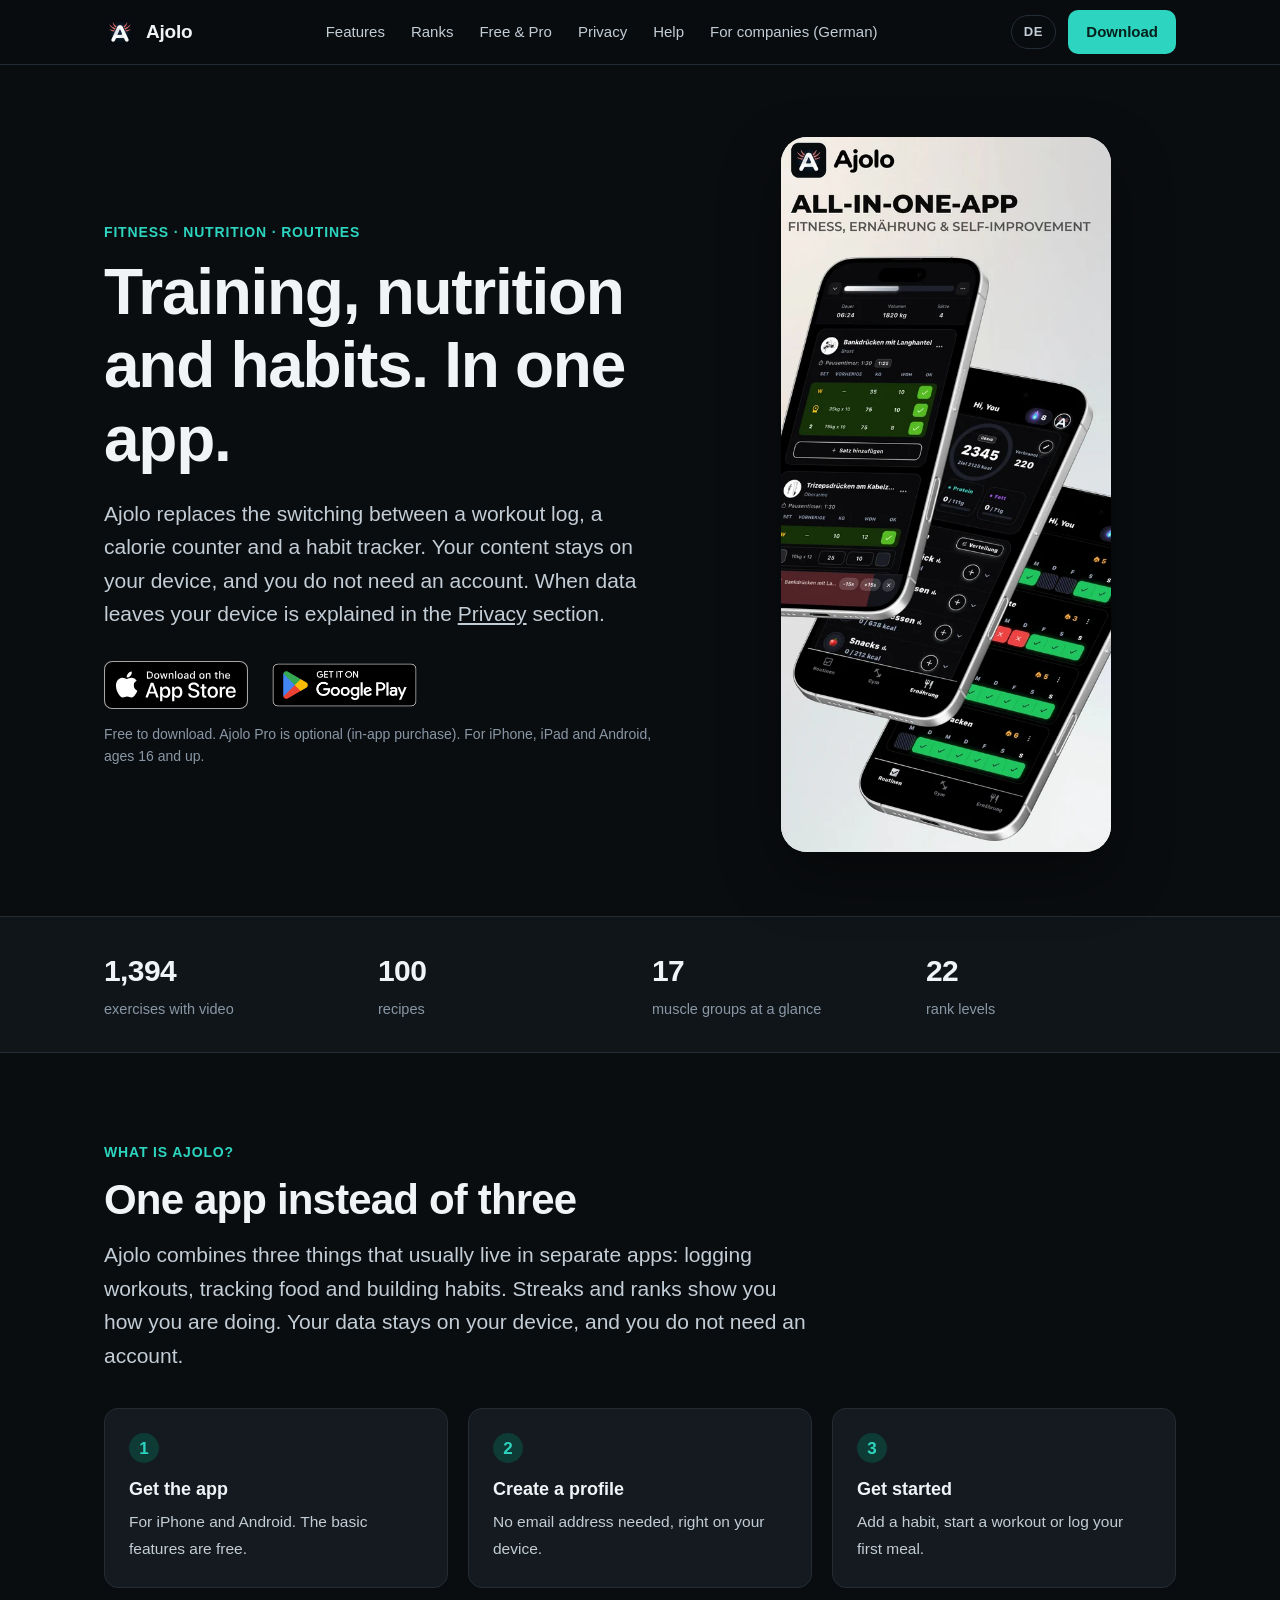
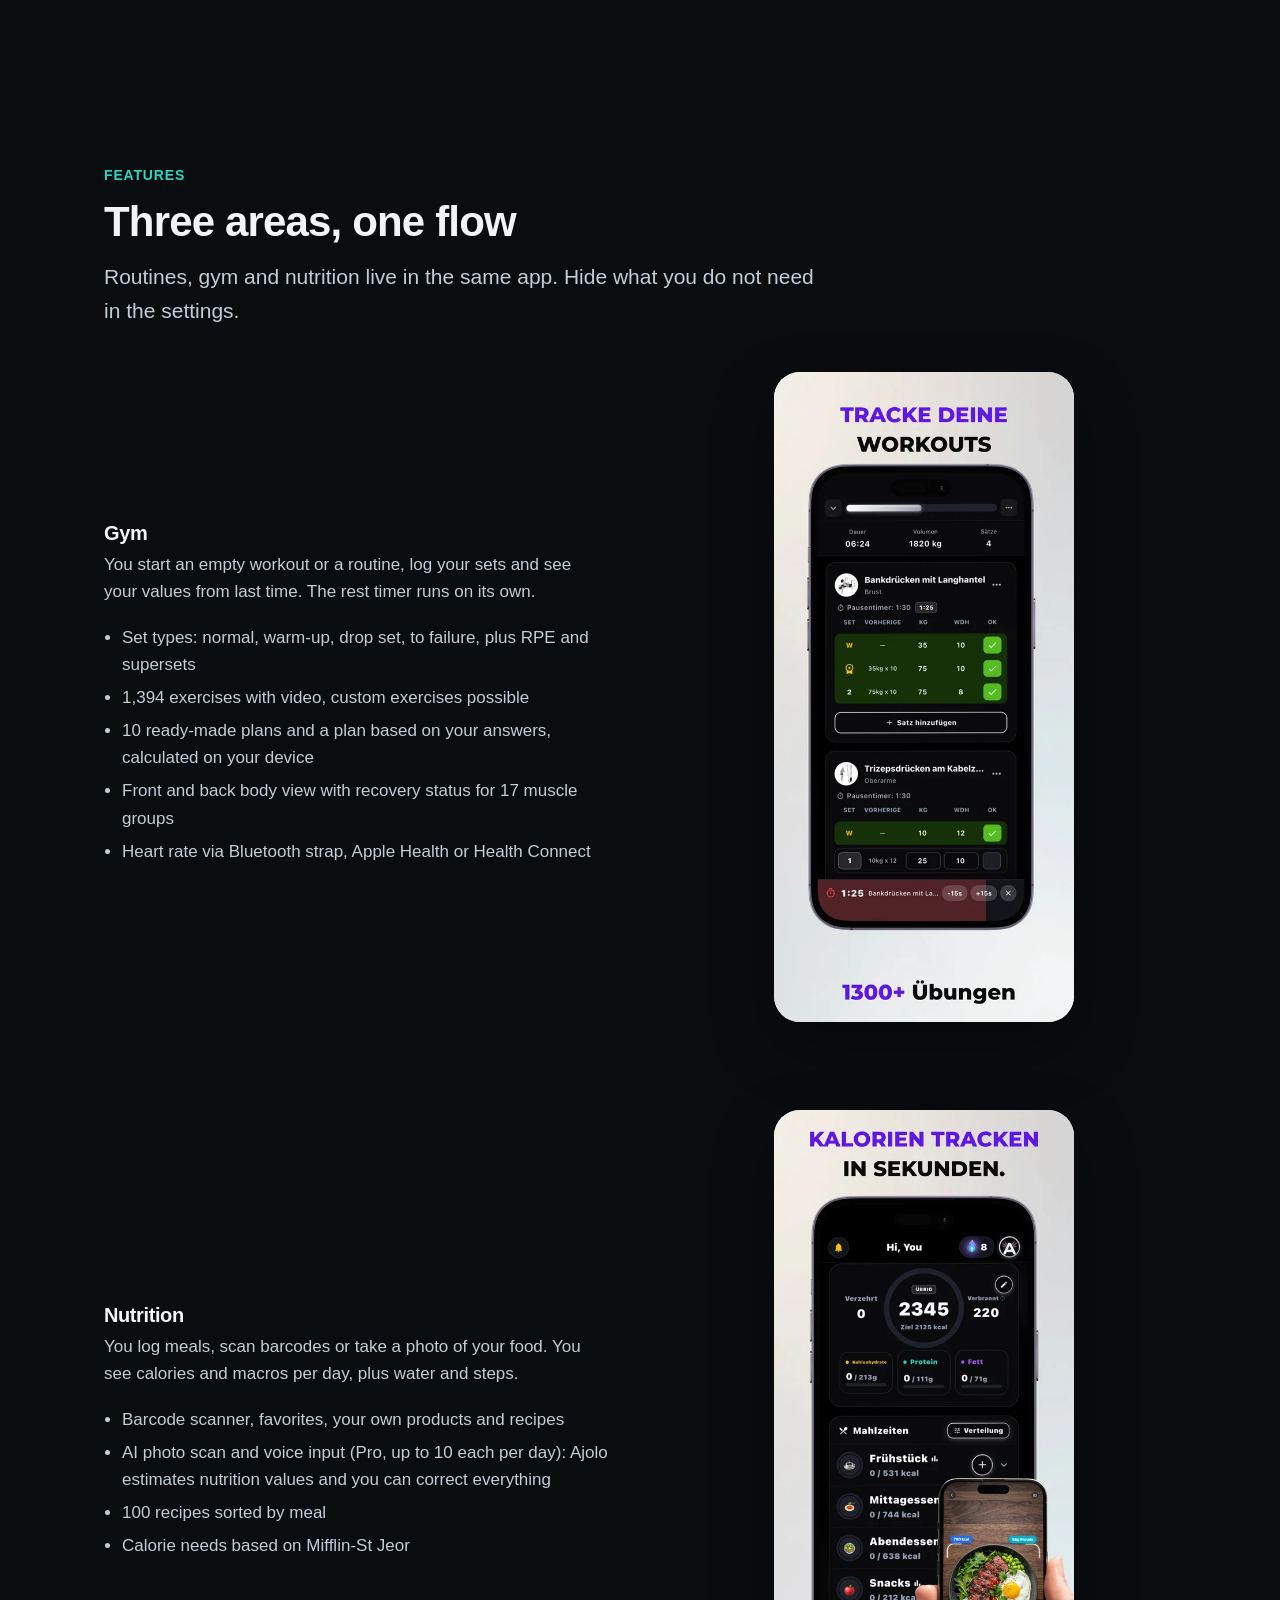
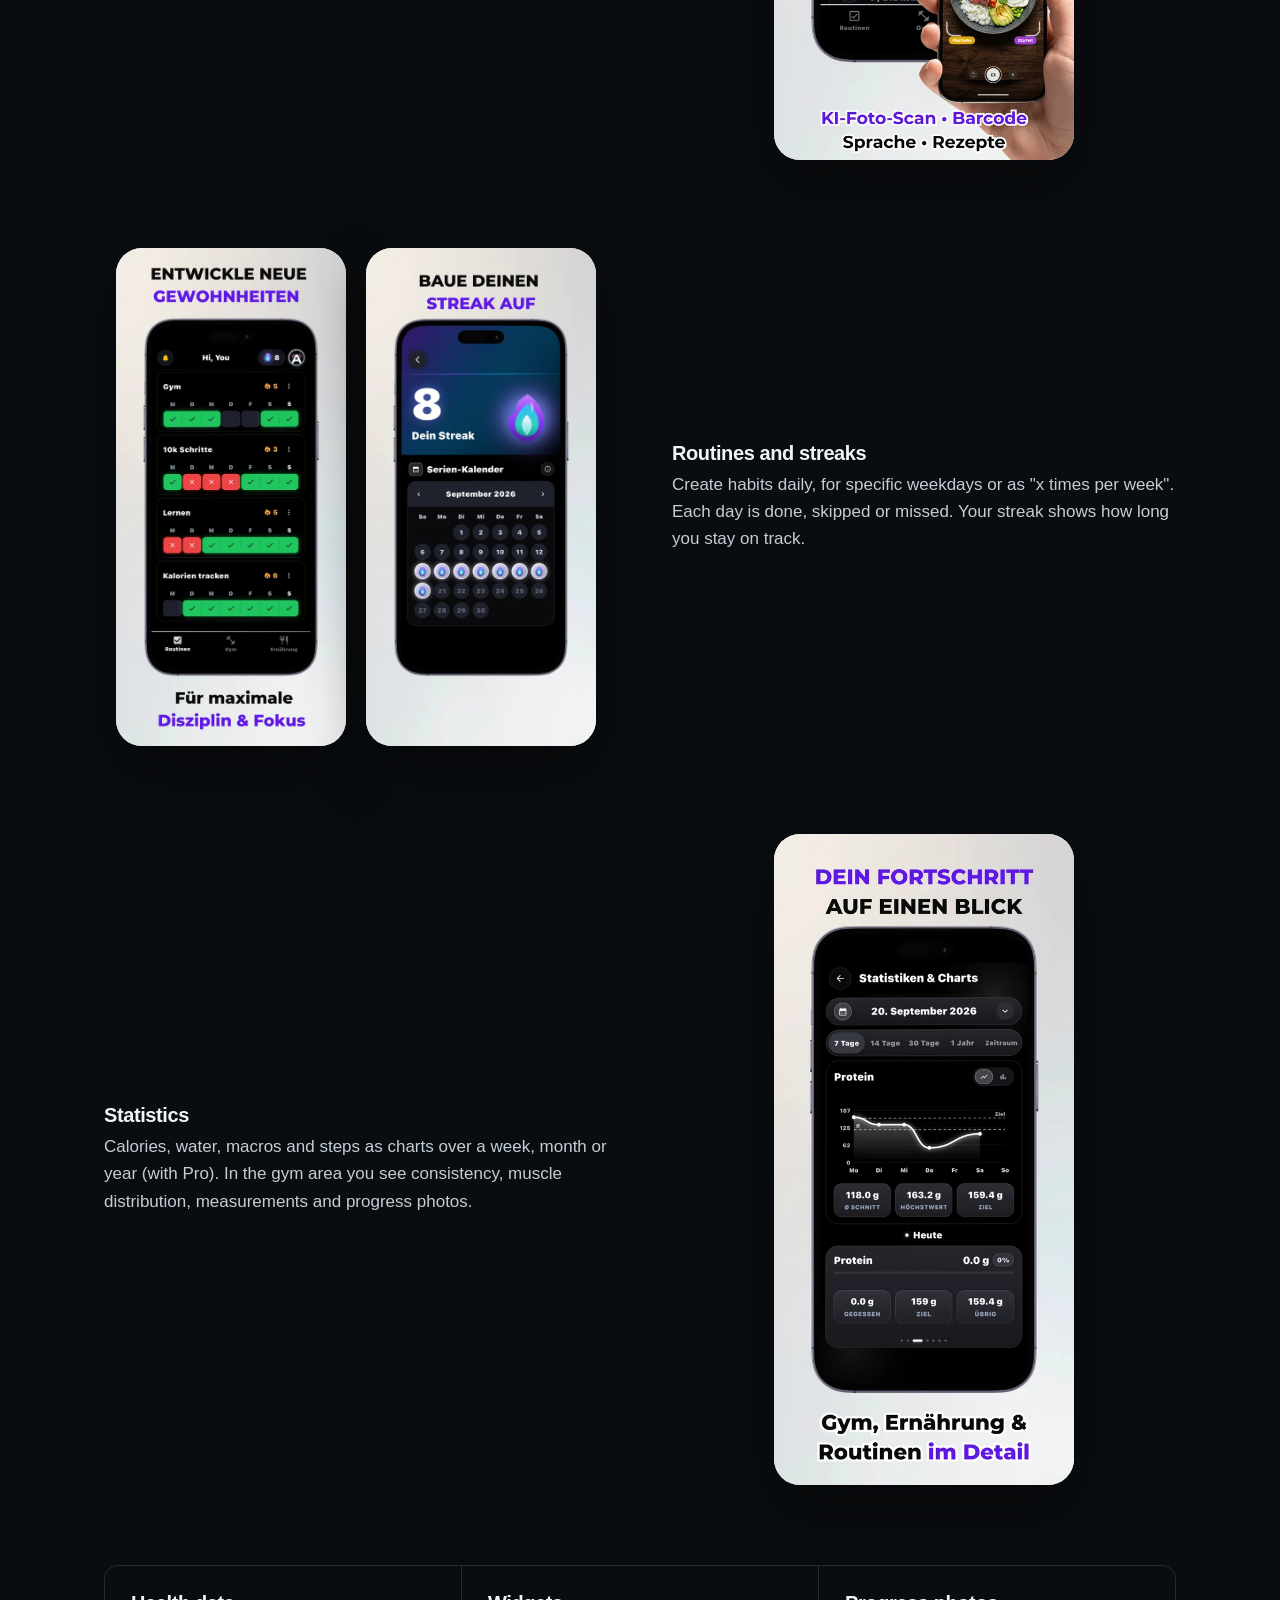
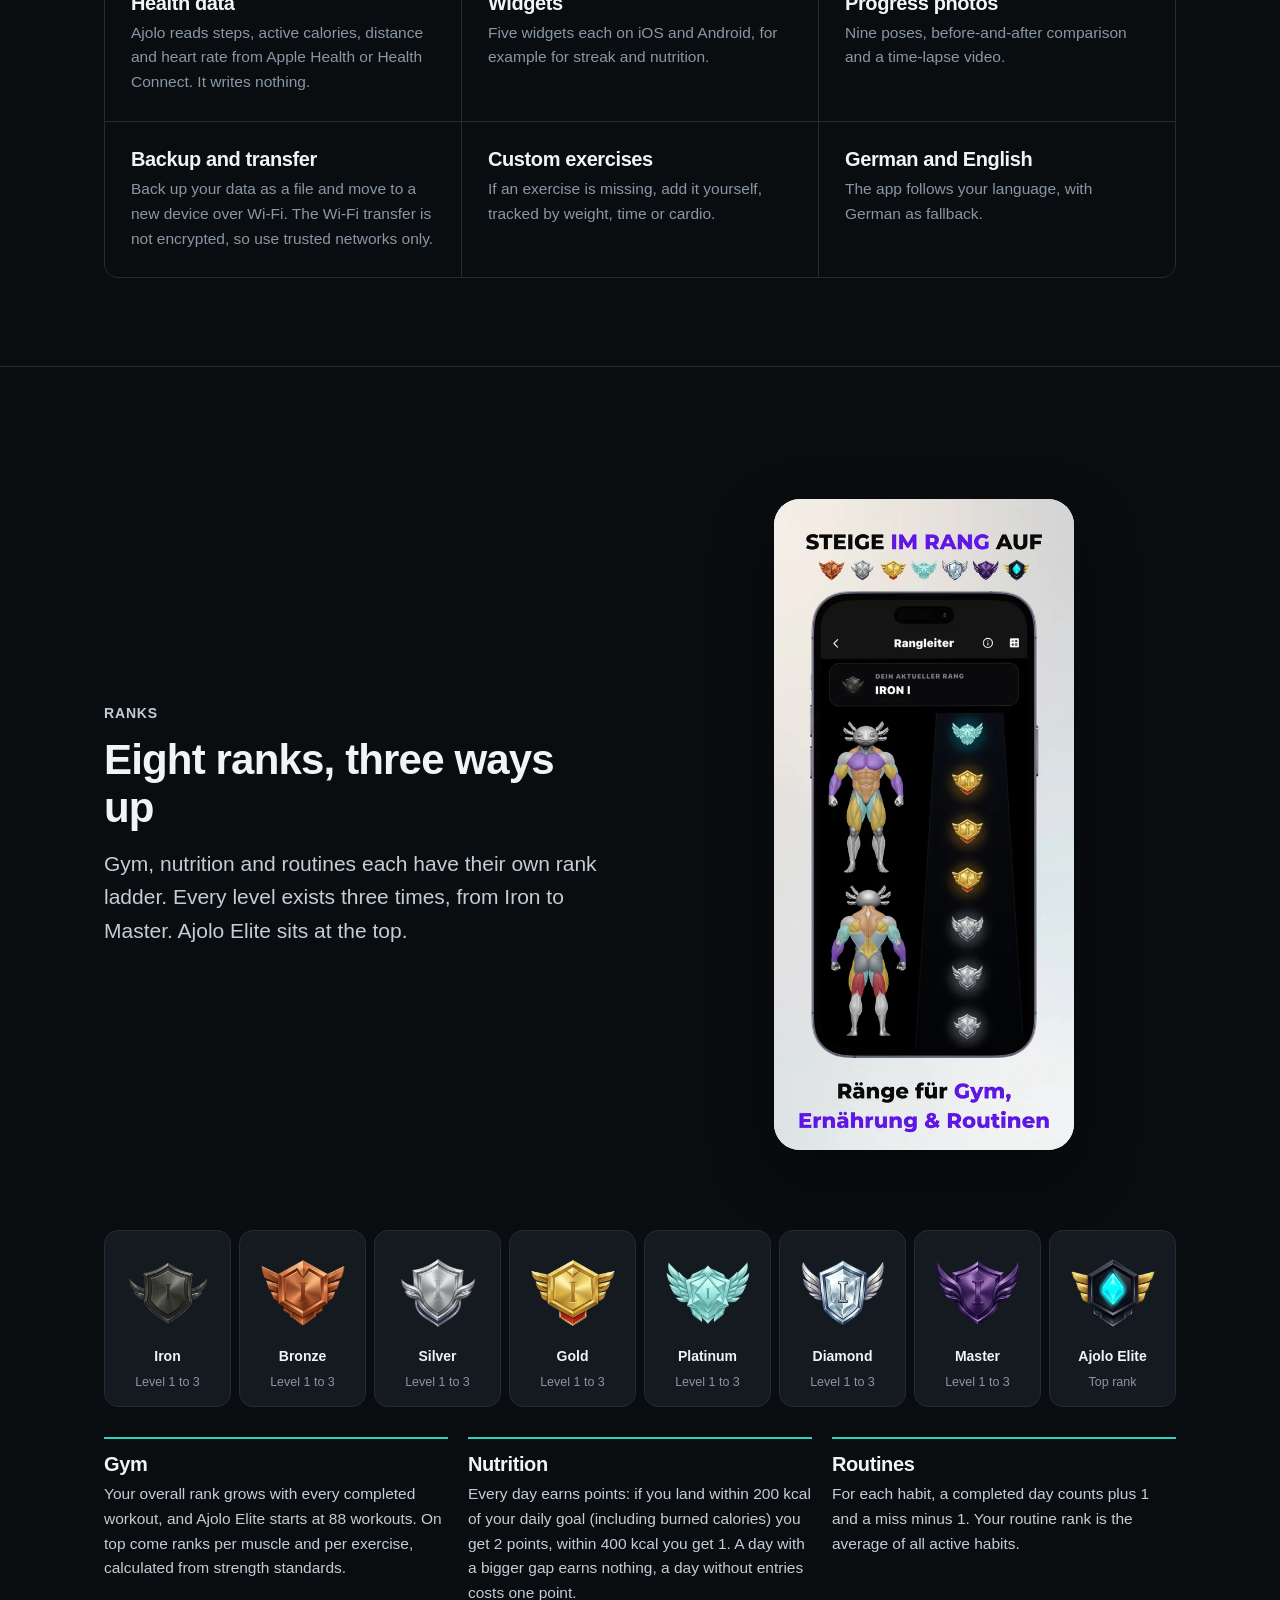
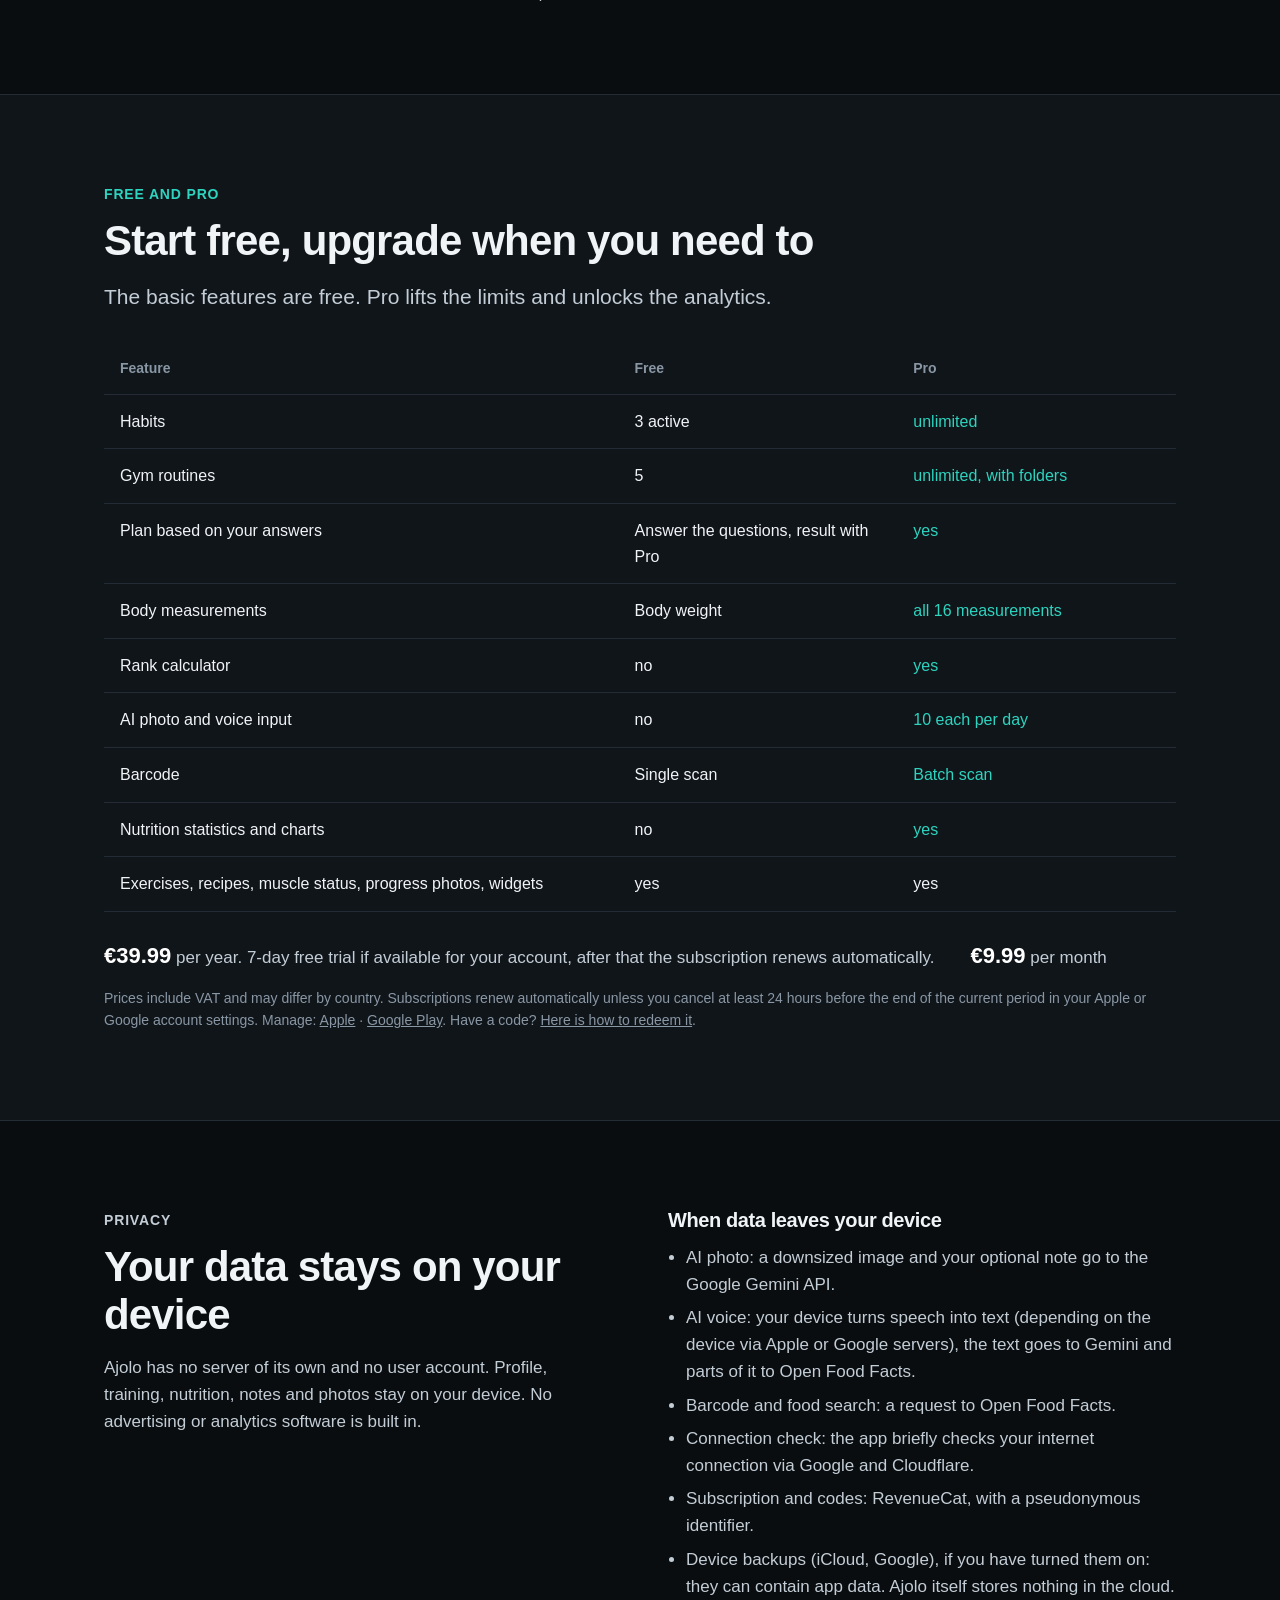
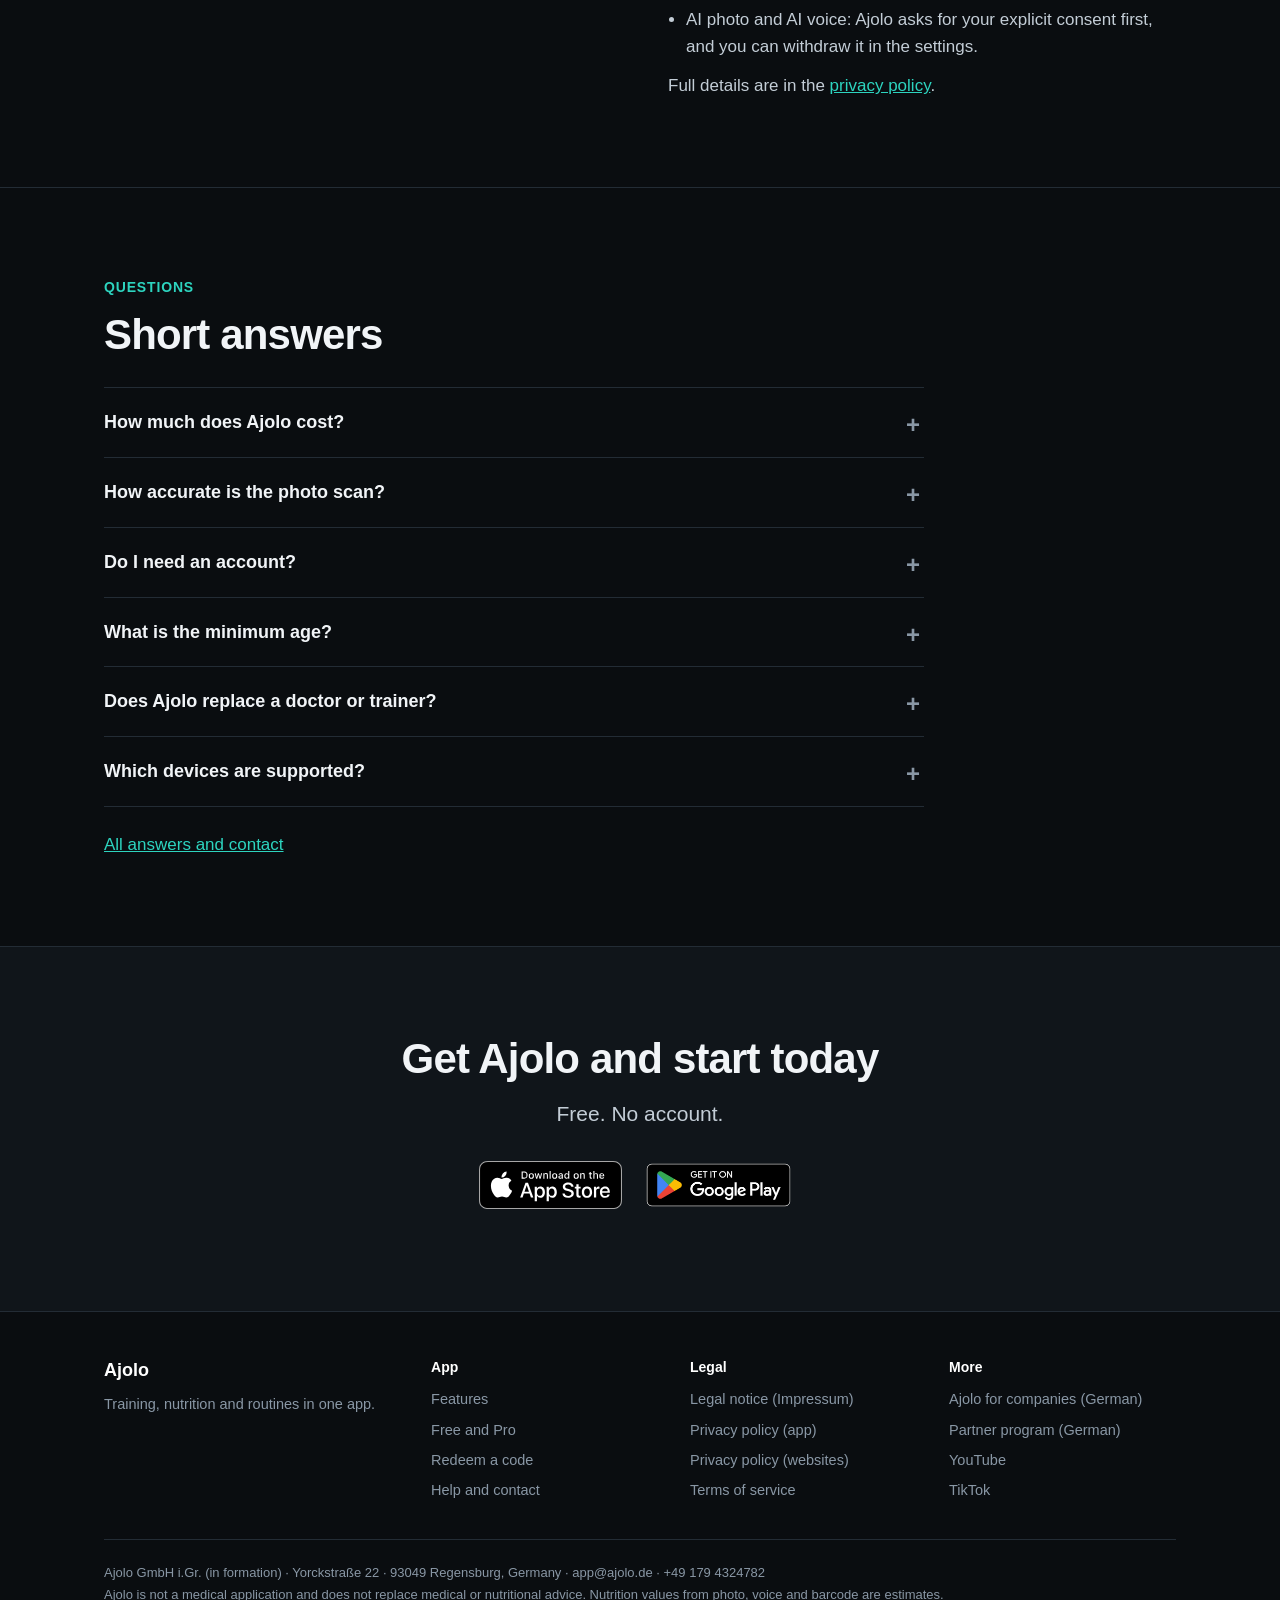
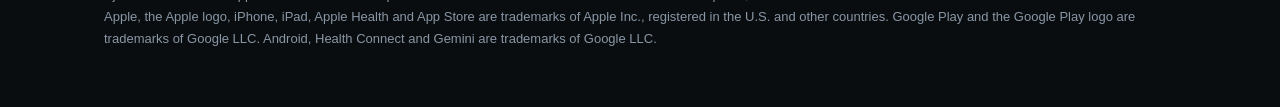
==== commit 44cb1d1b: "Gemini-Hinweise geprüft und übernommen: Zustimmung KI, Sicherungen, USt-Hinweise, Daten-Formulierung" ====
--- a/en/index.html
+++ b/en/index.html
@@ -9,13 +9,13 @@
 <meta property="og:url" content="https://ajolo.de/en/"><meta property="og:image" content="https://ajolo.de/assets/og_ajolo.jpg">
 <meta name="twitter:card" content="summary_large_image">
 <link rel="icon" href="/assets/favicon.ico" sizes="any"><link rel="icon" type="image/png" href="/assets/favicon-32.png"><link rel="apple-touch-icon" href="/assets/apple-touch-icon.png">
-<link rel="stylesheet" href="/assets/app.css">
+<link rel="stylesheet" href="/assets/app.css?v=5">
 <meta name="apple-itunes-app" content="app-id=6806333157"><link rel="alternate" hreflang="de" href="https://ajolo.de/"><link rel="alternate" hreflang="en" href="https://ajolo.de/en/"><link rel="alternate" hreflang="x-default" href="https://ajolo.de/"><script type="application/ld+json">{"@context": "https://schema.org", "@type": "MobileApplication", "name": "Ajolo", "applicationCategory": "HealthApplication", "operatingSystem": "iOS 16.0 oder neuer, Android 8.0 oder neuer", "inLanguage": ["de", "en"], "offers": {"@type": "Offer", "price": "0", "priceCurrency": "EUR"}, "url": "https://ajolo.de/", "publisher": {"@type": "Organization", "name": "Ajolo GmbH i.Gr.", "url": "https://ajolo.de/", "email": "app@ajolo.de", "telephone": "+49 179 4324782", "address": {"@type": "PostalAddress", "streetAddress": "Yorckstraße 22", "postalCode": "93049", "addressLocality": "Regensburg", "addressCountry": "DE"}}}</script></head><body><a class="skip" href="#main">Skip to content</a><header><div class="wrap nav"><a class="brand" href="/en/"><img src="/assets/ajolo_icon_256.png" width="32" height="32" alt="">Ajolo</a>
 <nav class="links" aria-label="Main menu"><a href="/en/#features">Features</a><a href="/en/#ranks">Ranks</a><a href="/en/#pro">Free &amp; Pro</a><a href="/en/#privacy">Privacy</a><a href="/en/support.html">Help</a><a href="https://firmen.ajolo.de/">For companies (German)</a></nav>
 <div class="nav-r"><a class="langsw" href="/" hreflang="de" lang="de">DE</a><a class="cta" href="/en/#download">Download</a></div></div></header><main id="main"><section class="hero"><div class="wrap hero-grid"><div>
 <p class="eyebrow">Fitness · Nutrition · Routines</p>
 <h1>Training, nutrition and habits. In one app.</h1>
-<p class="lead">Ajolo replaces the switching between a workout log, a calorie counter and a habit tracker. Your data stays on your device, and you do not need an account.</p>
+<p class="lead">Ajolo replaces the switching between a workout log, a calorie counter and a habit tracker. Your content stays on your device, and you do not need an account. When data leaves your device is explained in the <a href="#privacy">Privacy</a> section.</p>
 <div id="download"><div class="stores "><a href="https://apps.apple.com/app/id6806333157" rel="noopener"><img src="/assets/badge-appstore-en.svg" width="120" height="40" alt="Download on the App Store" style="height:48px;width:auto"></a><a href="https://play.google.com/store/apps/details?id=com.ajolo.app" rel="noopener"><img src="/assets/badge-play-en.png" width="646" height="250" alt="Get it on Google Play" style="height:64px;width:auto;margin:-8px 0"></a></div></div>
 <p class="note">Free to download. Ajolo Pro is optional (in-app purchase). For iPhone, iPad and Android, ages 16 and up.</p>
 </div><div class="hero-vis"><div class="cv"><img src="/assets/canva_1_s.webp?v=4" srcset="/assets/canva_1_s.webp?v=4 520w, /assets/canva_1.webp?v=4 900w" sizes="(max-width:860px) 80vw, 340px" width="900" height="1950" alt="The Ajolo app on three iPhones: workout, nutrition and routines"></div></div></div></section>
@@ -29,7 +29,7 @@
 <ul><li>Barcode scanner, favorites, your own products and recipes</li><li>AI photo scan and voice input (Pro, up to 10 each per day): Ajolo estimates nutrition values and you can correct everything</li><li>100 recipes sorted by meal</li><li>Calorie needs based on Mifflin-St Jeor</li></ul></div><div class="cv"><img src="/assets/canva_3_s.webp?v=4" srcset="/assets/canva_3_s.webp?v=4 520w, /assets/canva_3.webp?v=4 900w" sizes="(max-width:860px) 80vw, 340px" width="900" height="1950" alt="Ajolo nutrition tracker with calorie scan, barcode, voice and recipes" loading="lazy"></div></div>
 <div class="feat rev"><div class="txt"><h3>Routines and streaks</h3><p>Create habits daily, for specific weekdays or as "x times per week". Each day is done, skipped or missed. Your streak shows how long you stay on track.</p></div><div class="pair"><div class="cv"><img src="/assets/canva_4_s.webp?v=4" srcset="/assets/canva_4_s.webp?v=4 520w, /assets/canva_4.webp?v=4 900w" sizes="(max-width:860px) 80vw, 340px" width="900" height="1950" alt="Ajolo routine tracker with weekly overview" loading="lazy"></div><div class="cv"><img src="/assets/canva_5_s.webp?v=4" srcset="/assets/canva_5_s.webp?v=4 520w, /assets/canva_5.webp?v=4 900w" sizes="(max-width:860px) 80vw, 340px" width="900" height="1950" alt="Ajolo streak with streak calendar" loading="lazy"></div></div></div>
 <div class="feat"><div class="txt"><h3>Statistics</h3><p>Calories, water, macros and steps as charts over a week, month or year (with Pro). In the gym area you see consistency, muscle distribution, measurements and progress photos.</p></div><div class="cv"><img src="/assets/canva_6_s.webp?v=4" srcset="/assets/canva_6_s.webp?v=4 520w, /assets/canva_6.webp?v=4 900w" sizes="(max-width:860px) 80vw, 340px" width="900" height="1950" alt="Ajolo statistics and charts for protein, calories and training" loading="lazy"></div></div>
-<div class="grid"><div><h3>Health data</h3><p>Ajolo reads steps, active calories, distance and heart rate from Apple Health or Health Connect. It writes nothing.</p></div><div><h3>Widgets</h3><p>Five widgets each on iOS and Android, for example for streak and nutrition.</p></div><div><h3>Progress photos</h3><p>Nine poses, before-and-after comparison and a time-lapse video.</p></div><div><h3>Backup and transfer</h3><p>Back up your data as a file and move to a new device over Wi-Fi. The Wi-Fi transfer is not encrypted.</p></div><div><h3>Custom exercises</h3><p>If an exercise is missing, add it yourself, tracked by weight, time or cardio.</p></div><div><h3>German and English</h3><p>The app follows your language, with German as fallback.</p></div></div>
+<div class="grid"><div><h3>Health data</h3><p>Ajolo reads steps, active calories, distance and heart rate from Apple Health or Health Connect. It writes nothing.</p></div><div><h3>Widgets</h3><p>Five widgets each on iOS and Android, for example for streak and nutrition.</p></div><div><h3>Progress photos</h3><p>Nine poses, before-and-after comparison and a time-lapse video.</p></div><div><h3>Backup and transfer</h3><p>Back up your data as a file and move to a new device over Wi-Fi. The Wi-Fi transfer is not encrypted, so use trusted networks only.</p></div><div><h3>Custom exercises</h3><p>If an exercise is missing, add it yourself, tracked by weight, time or cardio.</p></div><div><h3>German and English</h3><p>The app follows your language, with German as fallback.</p></div></div>
 </div></section>
 <section id="ranks" style="border-top:1px solid var(--line)"><div class="wrap"><div class="feat"><div class="txt"><p class="eyebrow">Ranks</p><h2>Eight ranks, three ways up</h2><p class="lead">Gym, nutrition and routines each have their own rank ladder. Every level exists three times, from Iron to Master. Ajolo Elite sits at the top.</p></div><div class="cv"><img src="/assets/canva_7_s.webp?v=4" srcset="/assets/canva_7_s.webp?v=4 520w, /assets/canva_7.webp?v=4 900w" sizes="(max-width:860px) 80vw, 340px" width="900" height="1950" alt="Ajolo rank ladder for gym, nutrition and routines" loading="lazy"></div></div>
 <div class="ladder" aria-label="Rank levels"><figure><img src="/assets/rank_eisen.webp" width="92" height="92" alt="" loading="lazy"><b>Iron</b><span>Level 1 to 3</span></figure><figure><img src="/assets/rank_bronze.webp" width="92" height="92" alt="" loading="lazy"><b>Bronze</b><span>Level 1 to 3</span></figure><figure><img src="/assets/rank_silber.webp" width="92" height="92" alt="" loading="lazy"><b>Silver</b><span>Level 1 to 3</span></figure><figure><img src="/assets/rank_gold.webp" width="92" height="92" alt="" loading="lazy"><b>Gold</b><span>Level 1 to 3</span></figure><figure><img src="/assets/rank_platin.webp" width="92" height="92" alt="" loading="lazy"><b>Platinum</b><span>Level 1 to 3</span></figure><figure><img src="/assets/rank_diamant.webp" width="92" height="92" alt="" loading="lazy"><b>Diamond</b><span>Level 1 to 3</span></figure><figure><img src="/assets/rank_master.webp" width="92" height="92" alt="" loading="lazy"><b>Master</b><span>Level 1 to 3</span></figure><figure><img src="/assets/rank_ajolo_elite.webp" width="92" height="92" alt="" loading="lazy"><b>Ajolo Elite</b><span>Top rank</span></figure></div>
@@ -46,10 +46,10 @@
 <tr><td>Barcode</td><td>Single scan</td><td class="pro">Batch scan</td></tr>
 <tr><td>Nutrition statistics and charts</td><td>no</td><td class="pro">yes</td></tr>
 <tr><td>Exercises, recipes, muscle status, progress photos, widgets</td><td>yes</td><td>yes</td></tr></tbody></table></div>
-<div class="price"><span><b>€39.99</b> per year. 7-day free trial if available for your account.</span><span><b>€9.99</b> per month</span></div>
+<div class="price"><span><b>€39.99</b> per year. 7-day free trial if available for your account, after that the subscription renews automatically.</span><span><b>€9.99</b> per month</span></div>
 <p class="note" style="margin-top:14px">Prices include VAT and may differ by country. Subscriptions renew automatically unless you cancel at least 24 hours before the end of the current period in your Apple or Google account settings. Manage: <a href="https://apps.apple.com/account/subscriptions" rel="noopener">Apple</a> · <a href="https://play.google.com/store/account/subscriptions" rel="noopener">Google Play</a>. Have a code? <a href="/en/code.html">Here is how to redeem it</a>.</p></div></section>
 <section id="privacy"><div class="wrap two"><div><p class="eyebrow">Privacy</p><h2>Your data stays on your device</h2><p>Ajolo has no server of its own and no user account. Profile, training, nutrition, notes and photos stay on your device. No advertising or analytics software is built in.</p></div>
-<div><h3>When data leaves your device</h3><ul><li>AI photo: a downsized image and your optional note go to the Google Gemini API.</li><li>AI voice: your device turns speech into text (depending on the device via Apple or Google servers), the text goes to Gemini and parts of it to Open Food Facts.</li><li>Barcode and food search: a request to Open Food Facts.</li><li>Connection check: the app briefly checks your internet connection via Google and Cloudflare.</li><li>Subscription and codes: RevenueCat, with a pseudonymous identifier.</li></ul><p style="margin-top:12px">Full details are in the <a href="https://legal.ajolo.de/" style="color:var(--acc)">privacy policy</a>.</p></div></div></section>
+<div><h3>When data leaves your device</h3><ul><li>AI photo: a downsized image and your optional note go to the Google Gemini API.</li><li>AI voice: your device turns speech into text (depending on the device via Apple or Google servers), the text goes to Gemini and parts of it to Open Food Facts.</li><li>Barcode and food search: a request to Open Food Facts.</li><li>Connection check: the app briefly checks your internet connection via Google and Cloudflare.</li><li>Subscription and codes: RevenueCat, with a pseudonymous identifier.</li><li>Device backups (iCloud, Google), if you have turned them on: they can contain app data. Ajolo itself stores nothing in the cloud.</li><li>AI photo and AI voice: Ajolo asks for your explicit consent first, and you can withdraw it in the settings.</li></ul><p style="margin-top:12px">Full details are in the <a href="https://legal.ajolo.de/" style="color:var(--acc)">privacy policy</a>.</p></div></div></section>
 <section style="border-top:1px solid var(--line)"><div class="wrap"><p class="eyebrow">Questions</p><h2>Short answers</h2><div class="faq">
 <details><summary>How much does Ajolo cost?</summary><p>The app is free. Ajolo Pro costs €39.99 per year or €9.99 per month. You cancel in your Apple or Google account, at the latest 24 hours before the end of the current period.</p></details>
 <details><summary>How accurate is the photo scan?</summary><p>It gives estimates. You see the result and can adjust ingredients and amounts before you save it.</p></details>
--- a/assets/app.css
+++ b/assets/app.css
@@ -147,3 +147,10 @@
 .nav-r{display:flex;align-items:center;gap:12px}
 .langsw{font-size:13px;font-weight:650;letter-spacing:.06em;color:var(--soft);text-decoration:none;border:1px solid var(--line);border-radius:999px;padding:6px 12px}
 .langsw:hover{color:#fff;border-color:#3A4650}
+@media(max-width:520px){
+  table{font-size:14px}
+  th,td{padding:10px 8px}
+  td:nth-child(2),td:nth-child(3),th:nth-child(2),th:nth-child(3){width:auto}
+  td:first-child{width:38%}
+}
+@media(max-width:520px){table{table-layout:fixed;width:100%}td,th{overflow-wrap:anywhere;hyphens:auto}td:first-child,th:first-child{width:36%}}
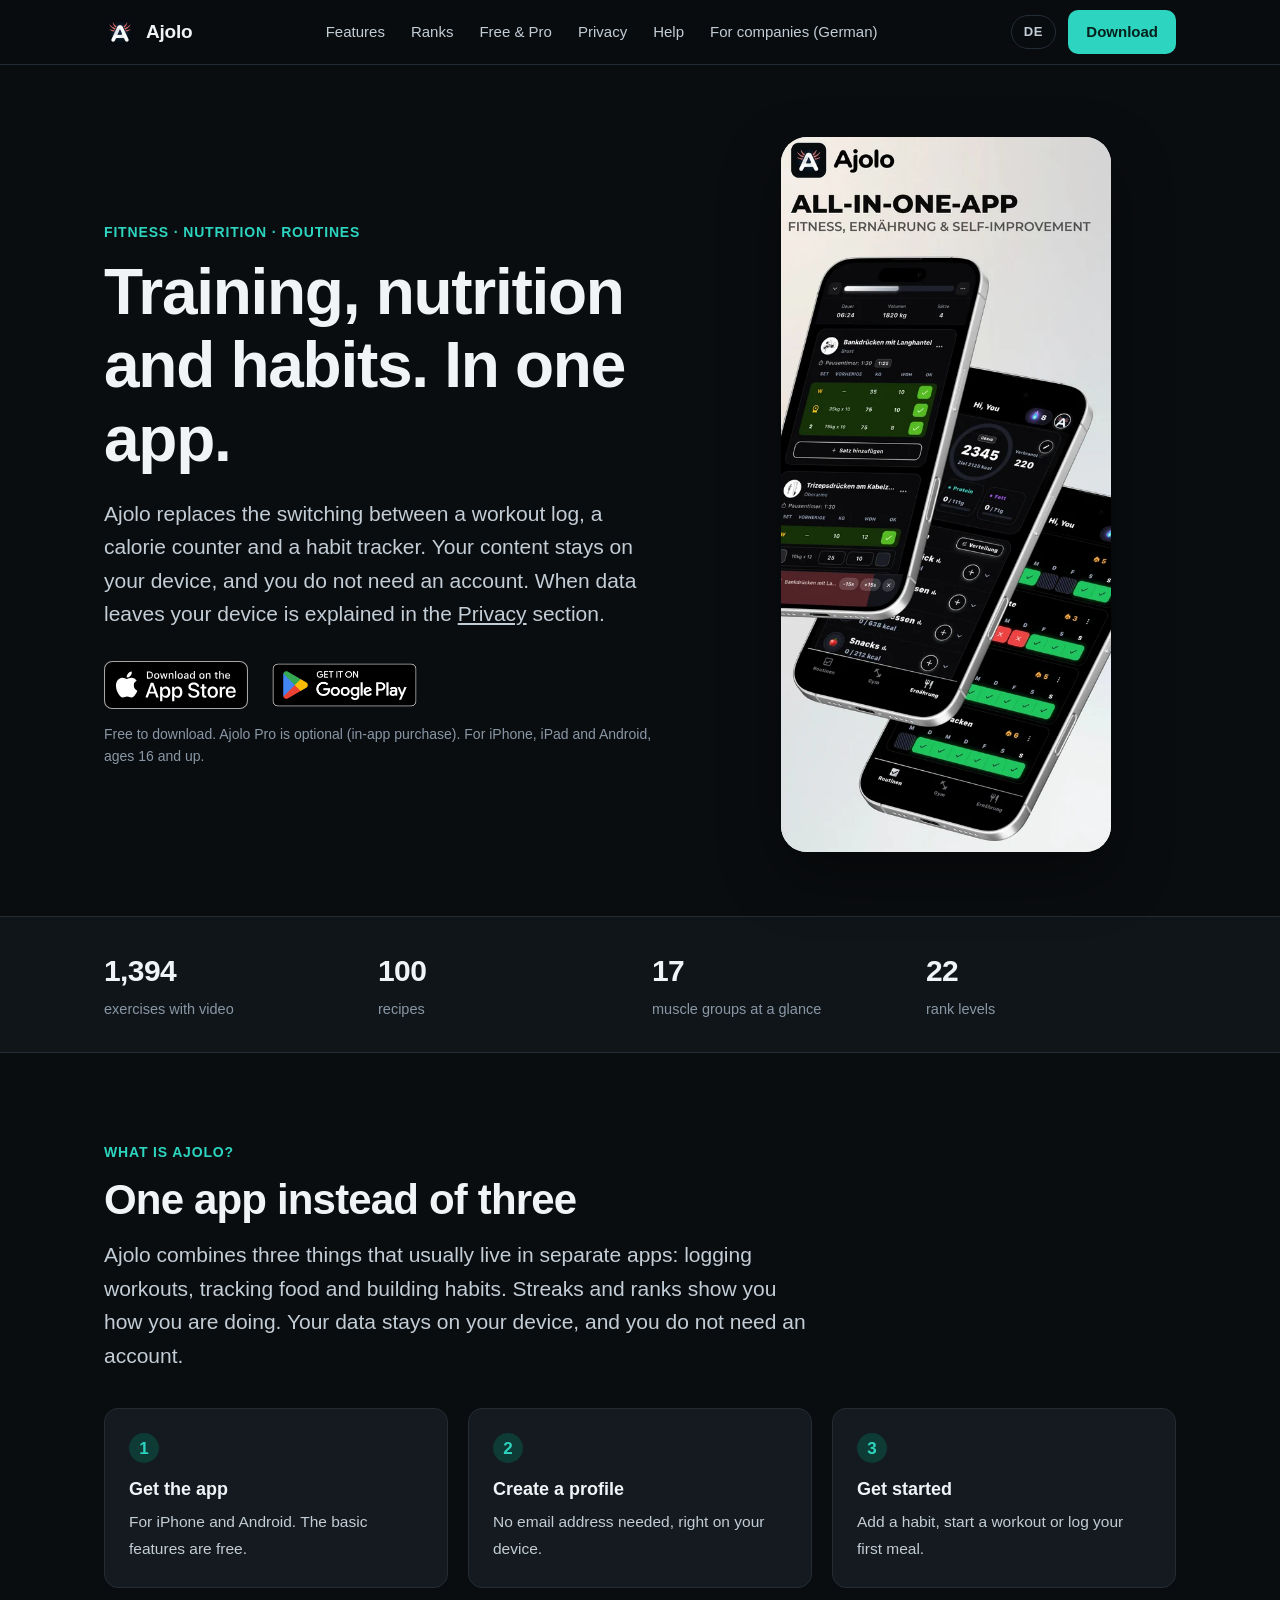
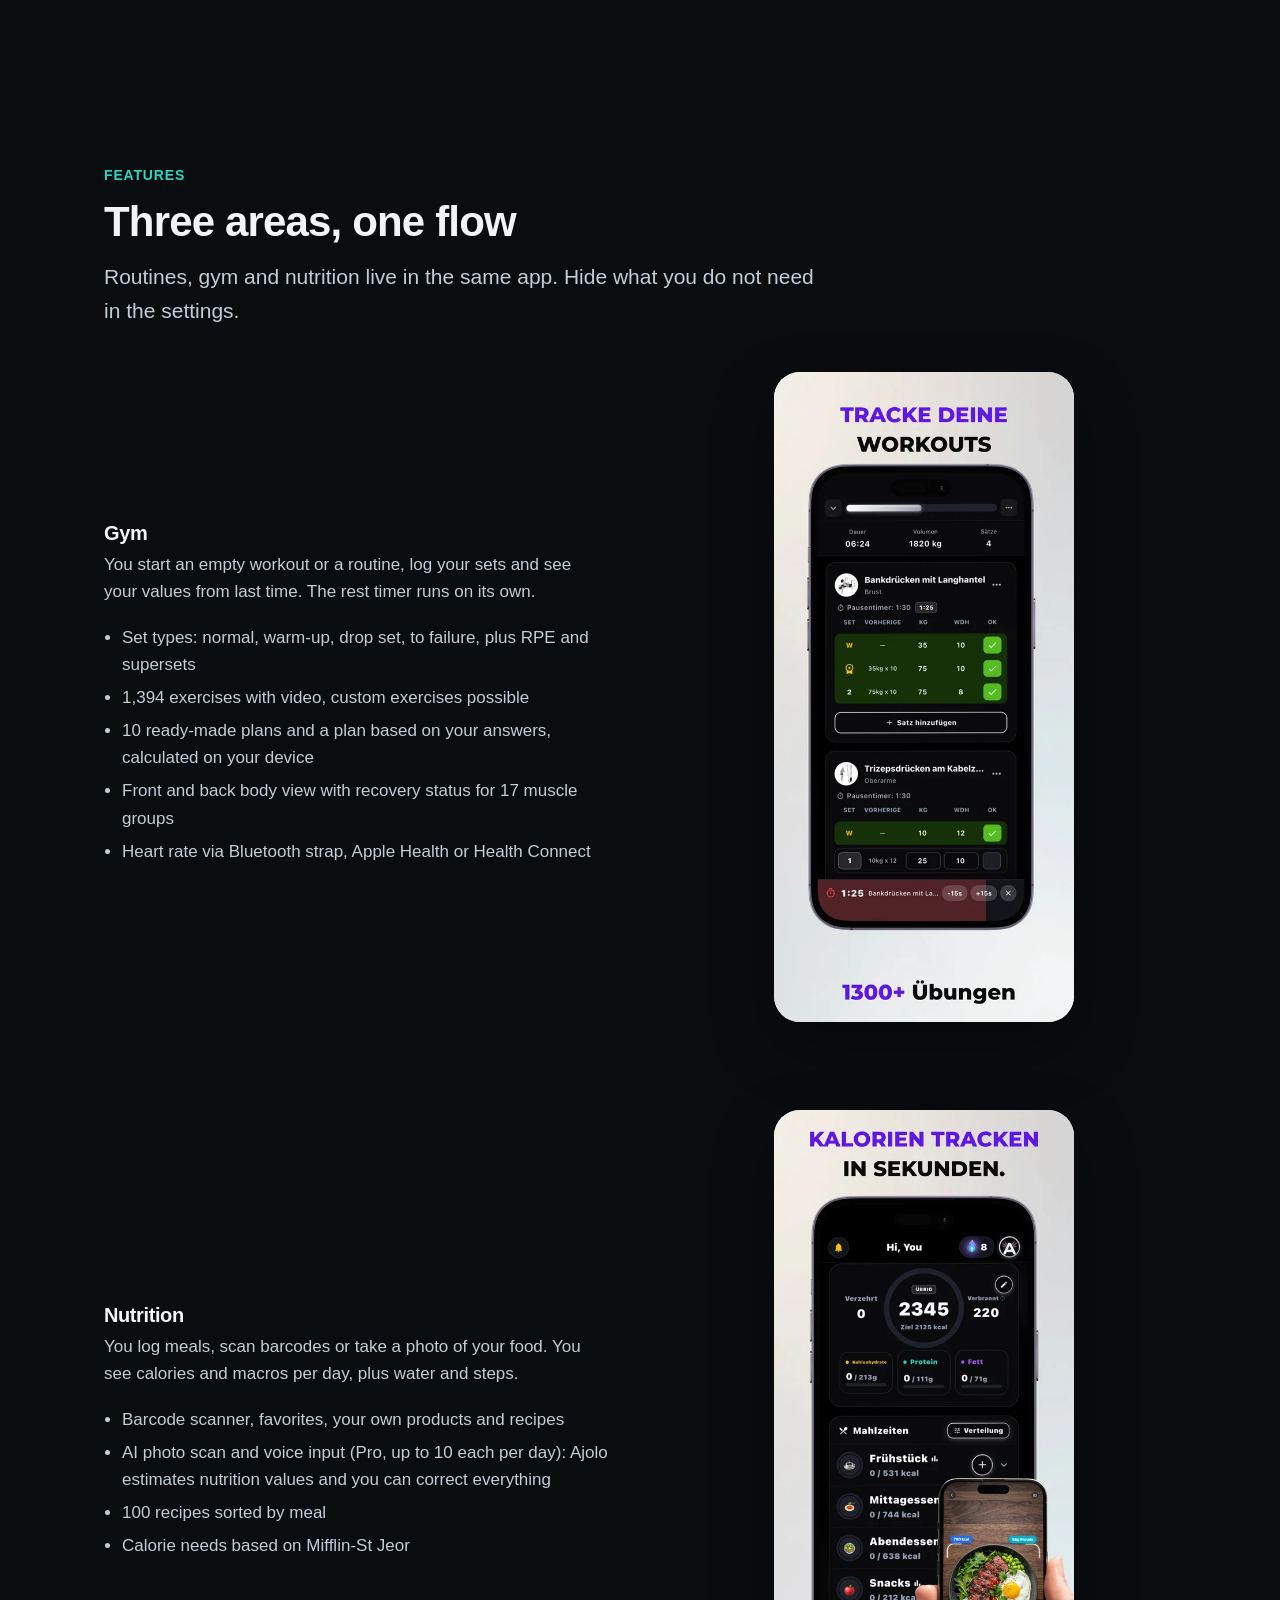
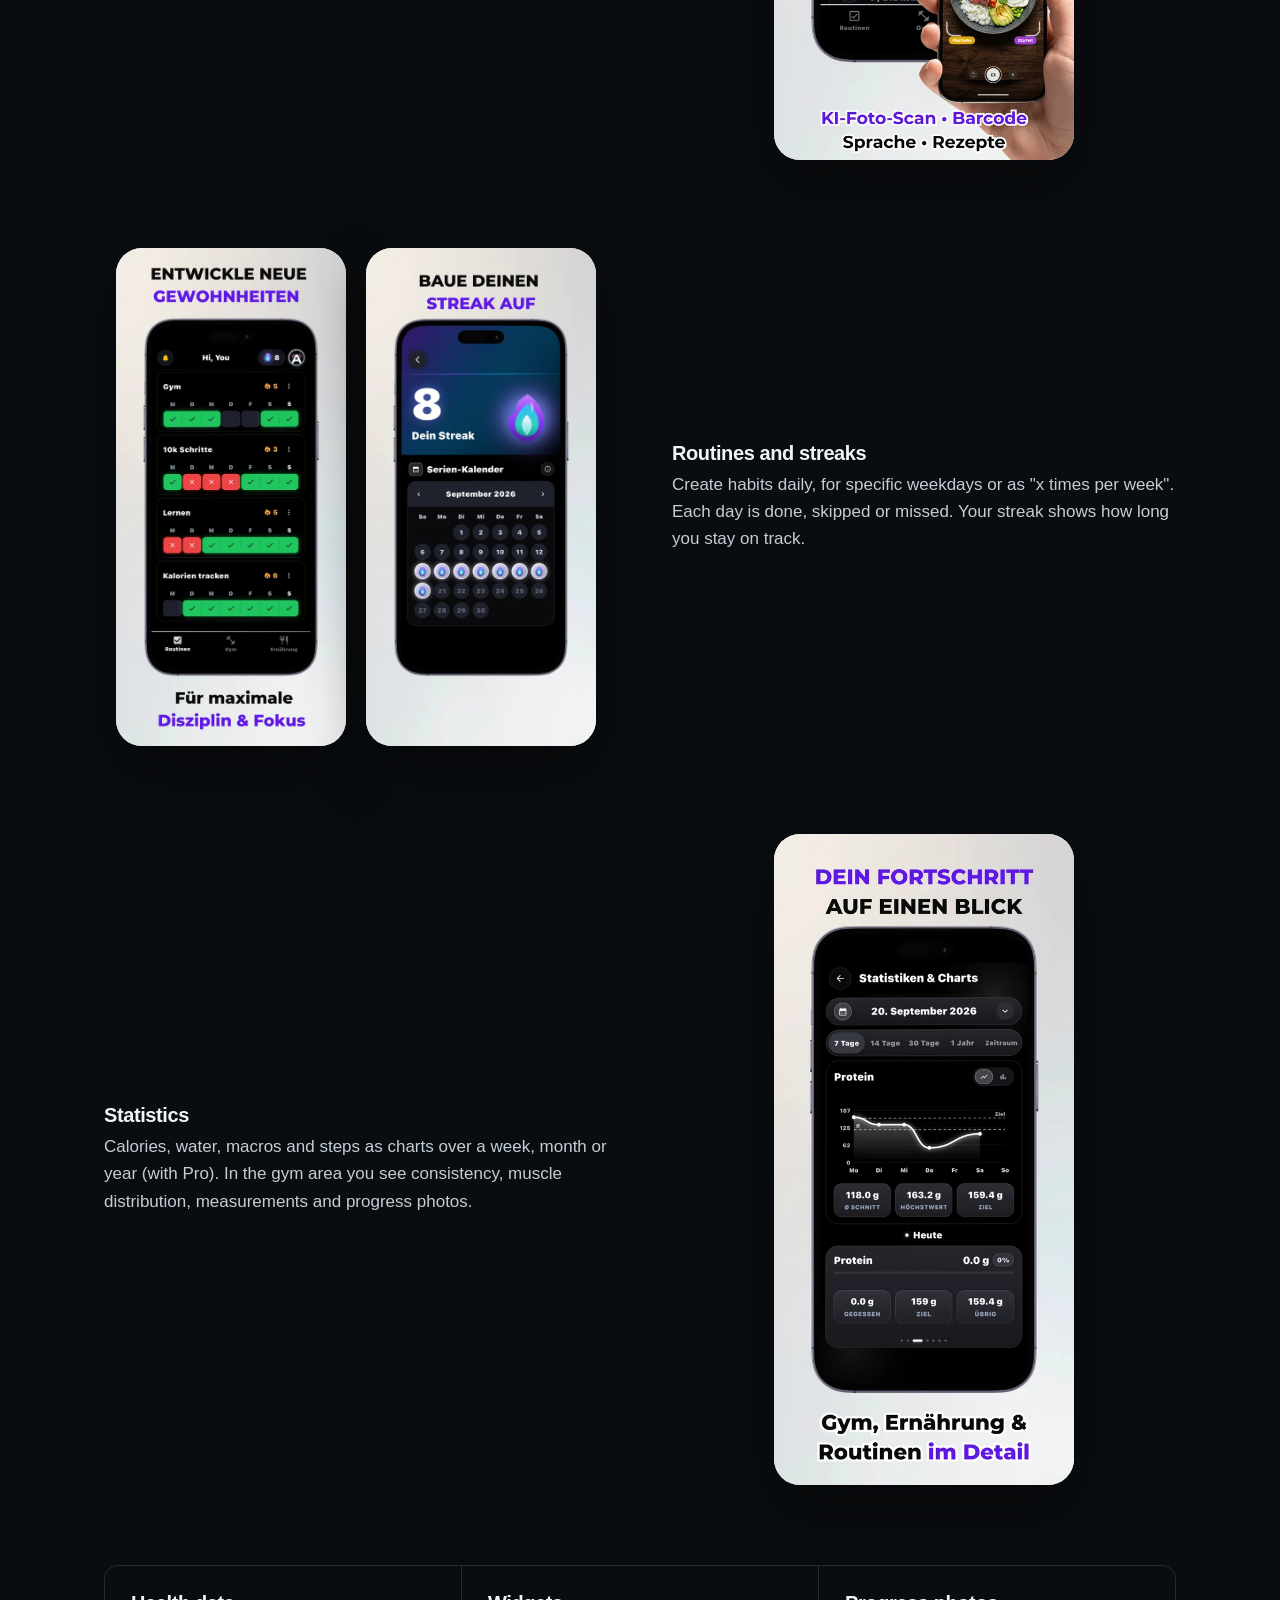
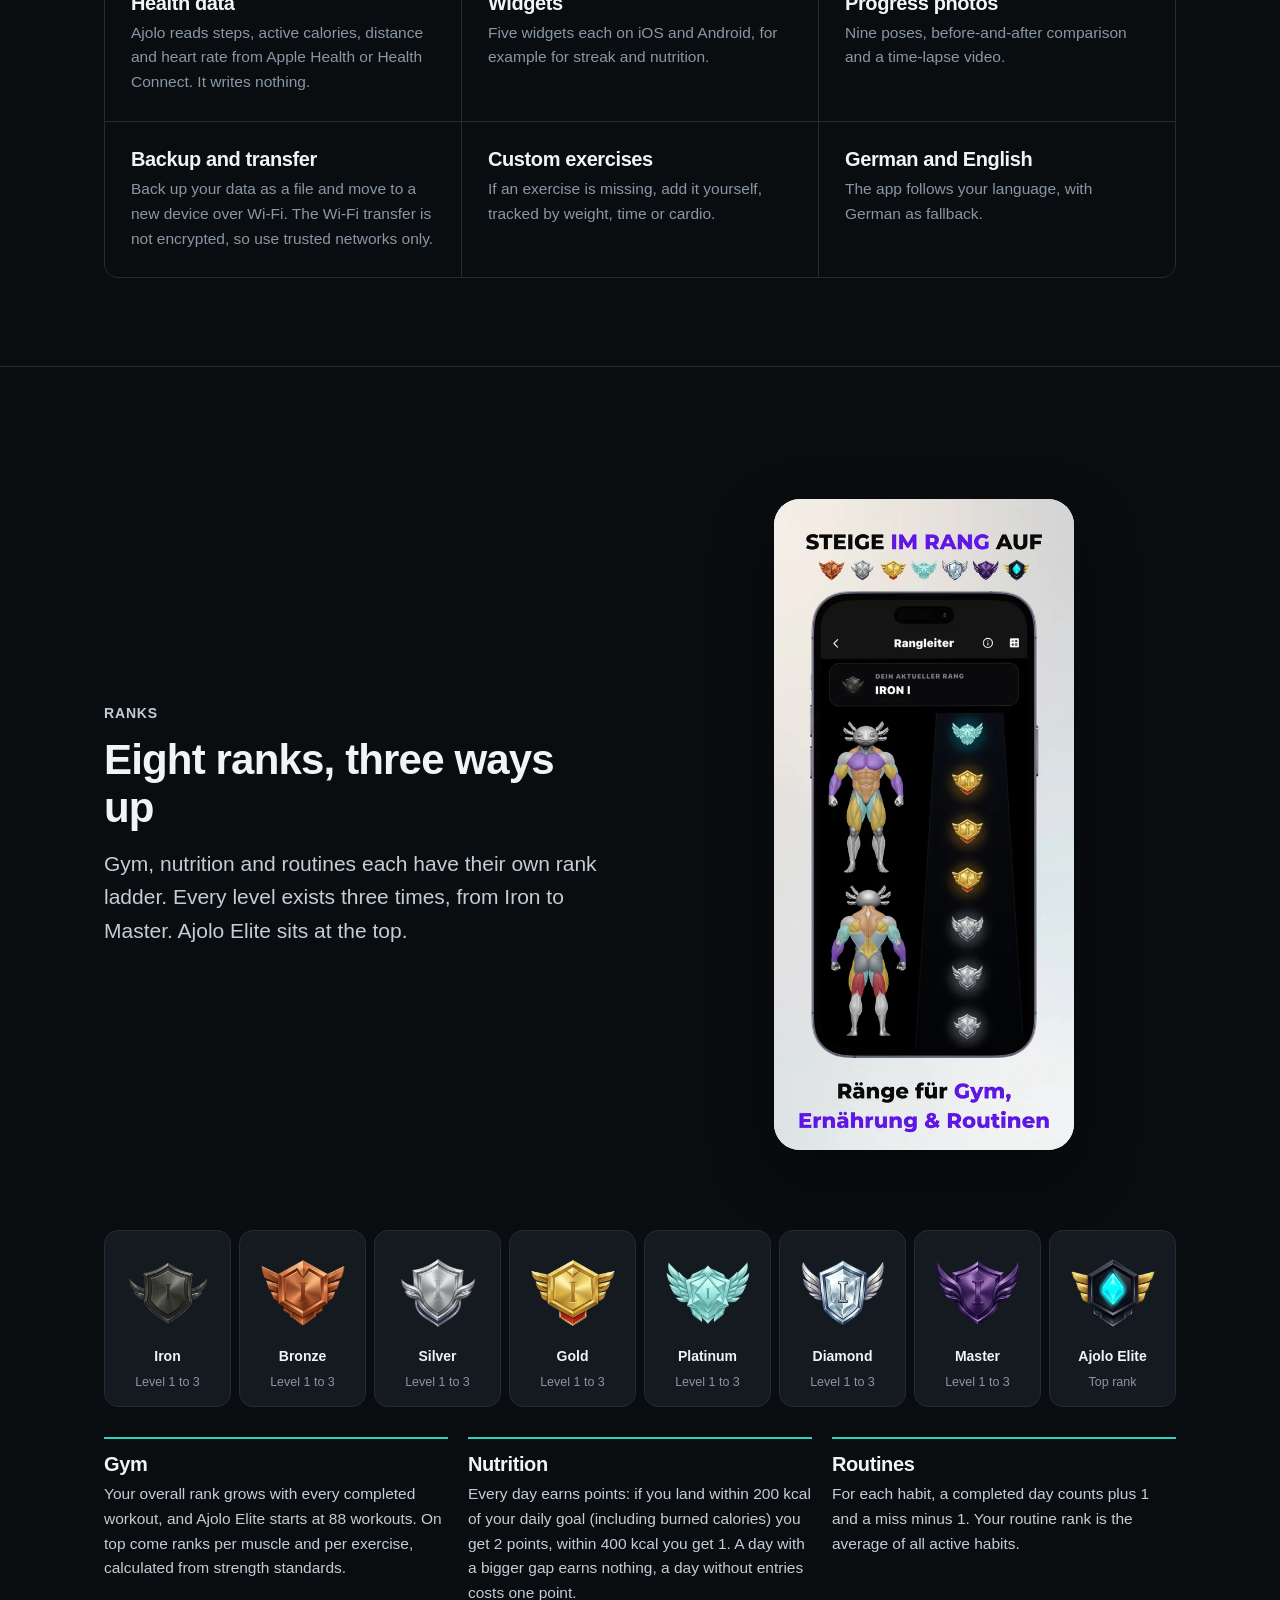
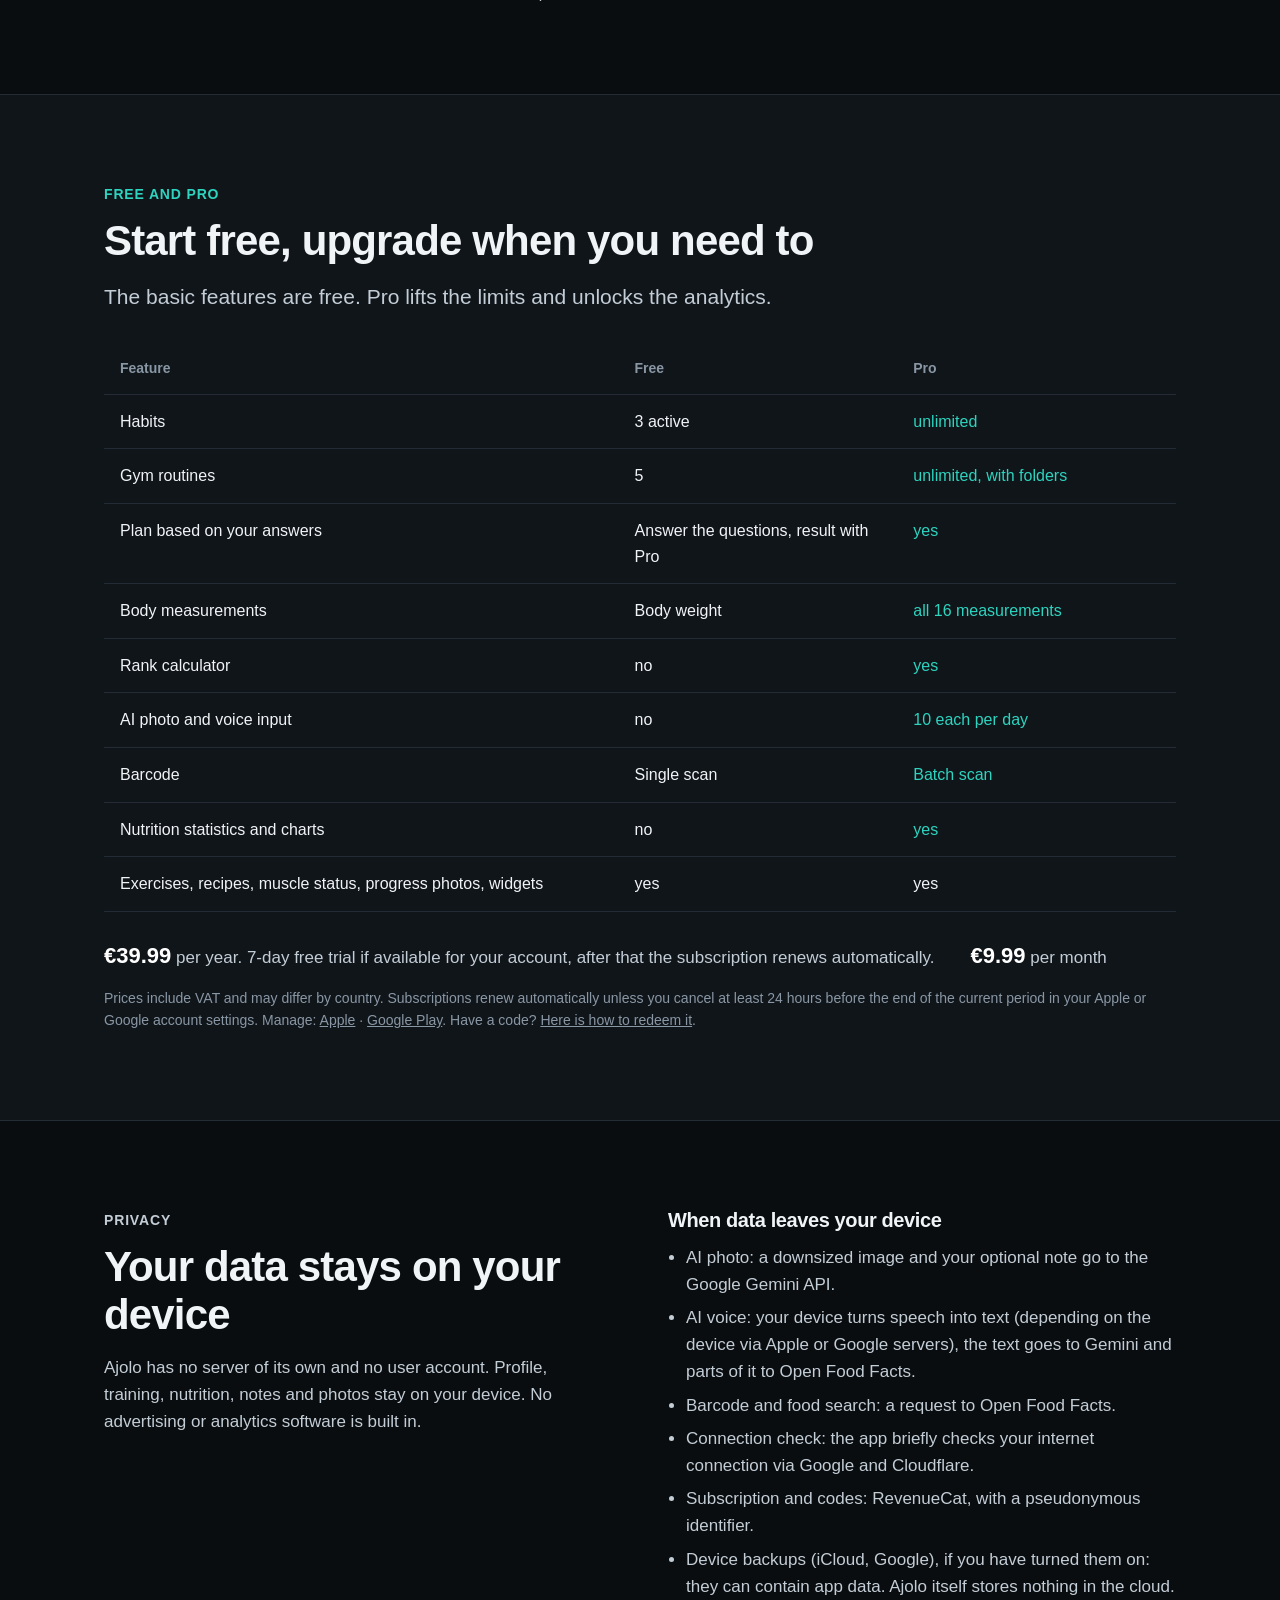
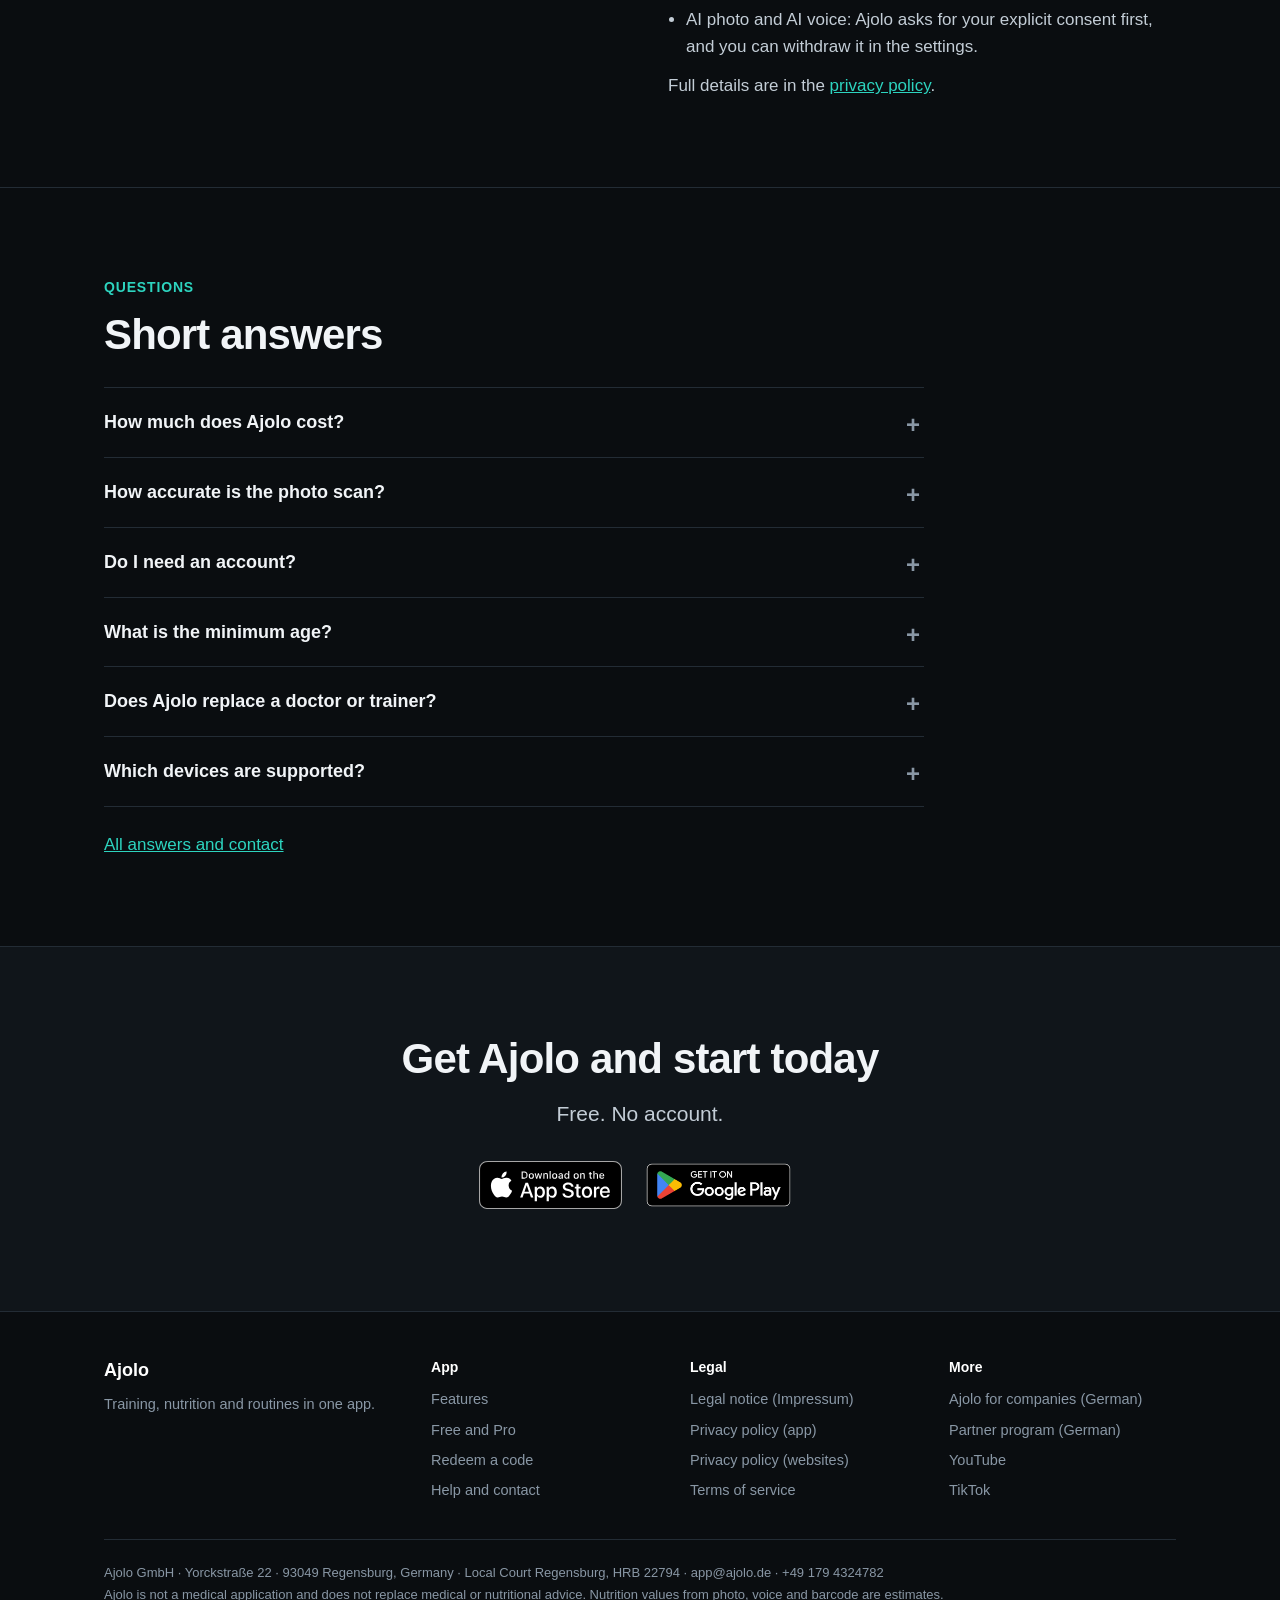
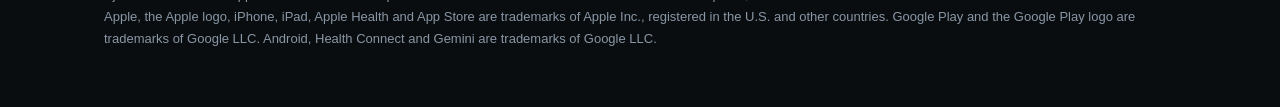
==== commit b01ef6eb: "GmbH im Handelsregister eingetragen (HRB 22794): i.Gr. entfernt, Registerangaben ergaenzt" ====
--- a/en/index.html
+++ b/en/index.html
@@ -10,7 +10,7 @@
 <meta name="twitter:card" content="summary_large_image">
 <link rel="icon" href="/assets/favicon.ico" sizes="any"><link rel="icon" type="image/png" href="/assets/favicon-32.png"><link rel="apple-touch-icon" href="/assets/apple-touch-icon.png">
 <link rel="stylesheet" href="/assets/app.css?v=5">
-<meta name="apple-itunes-app" content="app-id=6806333157"><link rel="alternate" hreflang="de" href="https://ajolo.de/"><link rel="alternate" hreflang="en" href="https://ajolo.de/en/"><link rel="alternate" hreflang="x-default" href="https://ajolo.de/"><script type="application/ld+json">{"@context": "https://schema.org", "@type": "MobileApplication", "name": "Ajolo", "applicationCategory": "HealthApplication", "operatingSystem": "iOS 16.0 oder neuer, Android 8.0 oder neuer", "inLanguage": ["de", "en"], "offers": {"@type": "Offer", "price": "0", "priceCurrency": "EUR"}, "url": "https://ajolo.de/", "publisher": {"@type": "Organization", "name": "Ajolo GmbH i.Gr.", "url": "https://ajolo.de/", "email": "app@ajolo.de", "telephone": "+49 179 4324782", "address": {"@type": "PostalAddress", "streetAddress": "Yorckstraße 22", "postalCode": "93049", "addressLocality": "Regensburg", "addressCountry": "DE"}}}</script></head><body><a class="skip" href="#main">Skip to content</a><header><div class="wrap nav"><a class="brand" href="/en/"><img src="/assets/ajolo_icon_256.png" width="32" height="32" alt="">Ajolo</a>
+<meta name="apple-itunes-app" content="app-id=6806333157"><link rel="alternate" hreflang="de" href="https://ajolo.de/"><link rel="alternate" hreflang="en" href="https://ajolo.de/en/"><link rel="alternate" hreflang="x-default" href="https://ajolo.de/"><script type="application/ld+json">{"@context": "https://schema.org", "@type": "MobileApplication", "name": "Ajolo", "applicationCategory": "HealthApplication", "operatingSystem": "iOS 16.0 oder neuer, Android 8.0 oder neuer", "inLanguage": ["de", "en"], "offers": {"@type": "Offer", "price": "0", "priceCurrency": "EUR"}, "url": "https://ajolo.de/", "publisher": {"@type": "Organization", "name": "Ajolo GmbH", "url": "https://ajolo.de/", "email": "app@ajolo.de", "telephone": "+49 179 4324782", "address": {"@type": "PostalAddress", "streetAddress": "Yorckstraße 22", "postalCode": "93049", "addressLocality": "Regensburg", "addressCountry": "DE"}}}</script></head><body><a class="skip" href="#main">Skip to content</a><header><div class="wrap nav"><a class="brand" href="/en/"><img src="/assets/ajolo_icon_256.png" width="32" height="32" alt="">Ajolo</a>
 <nav class="links" aria-label="Main menu"><a href="/en/#features">Features</a><a href="/en/#ranks">Ranks</a><a href="/en/#pro">Free &amp; Pro</a><a href="/en/#privacy">Privacy</a><a href="/en/support.html">Help</a><a href="https://firmen.ajolo.de/">For companies (German)</a></nav>
 <div class="nav-r"><a class="langsw" href="/" hreflang="de" lang="de">DE</a><a class="cta" href="/en/#download">Download</a></div></div></header><main id="main"><section class="hero"><div class="wrap hero-grid"><div>
 <p class="eyebrow">Fitness · Nutrition · Routines</p>
@@ -63,6 +63,6 @@
 <div><h4>App</h4><ul><li><a href="/en/#features">Features</a></li><li><a href="/en/#pro">Free and Pro</a></li><li><a href="/en/code.html">Redeem a code</a></li><li><a href="/en/support.html">Help and contact</a></li></ul></div>
 <div><h4>Legal</h4><ul><li><a href="https://legal.ajolo.de/imprint.html">Legal notice (Impressum)</a></li><li><a href="https://legal.ajolo.de/">Privacy policy (app)</a></li><li><a href="https://legal.ajolo.de/partner-datenschutz.html">Privacy policy (websites)</a></li><li><a href="https://legal.ajolo.de/terms.html">Terms of service</a></li></ul></div>
 <div><h4>More</h4><ul><li><a href="https://firmen.ajolo.de/">Ajolo for companies (German)</a></li><li><a href="https://partner.ajolo.de/">Partner program (German)</a></li><li><a href="https://www.youtube.com/@AjoloApp" rel="noopener">YouTube</a></li><li><a href="https://www.tiktok.com/@ajoloapp" rel="noopener">TikTok</a></li></ul></div>
-</div><p class="legalline">Ajolo GmbH i.Gr. (in formation) · Yorckstraße 22 · 93049 Regensburg, Germany · <a href="mailto:app@ajolo.de">app@ajolo.de</a> · +49 179 4324782<br>
+</div><p class="legalline">Ajolo GmbH · Yorckstraße 22 · 93049 Regensburg, Germany · Local Court Regensburg, HRB 22794 · <a href="mailto:app@ajolo.de">app@ajolo.de</a> · +49 179 4324782<br>
 Ajolo is not a medical application and does not replace medical or nutritional advice. Nutrition values from photo, voice and barcode are estimates.<br>
 Apple, the Apple logo, iPhone, iPad, Apple Health and App Store are trademarks of Apple Inc., registered in the U.S. and other countries. Google Play and the Google Play logo are trademarks of Google LLC. Android, Health Connect and Gemini are trademarks of Google LLC.</p></div></footer></body></html>
